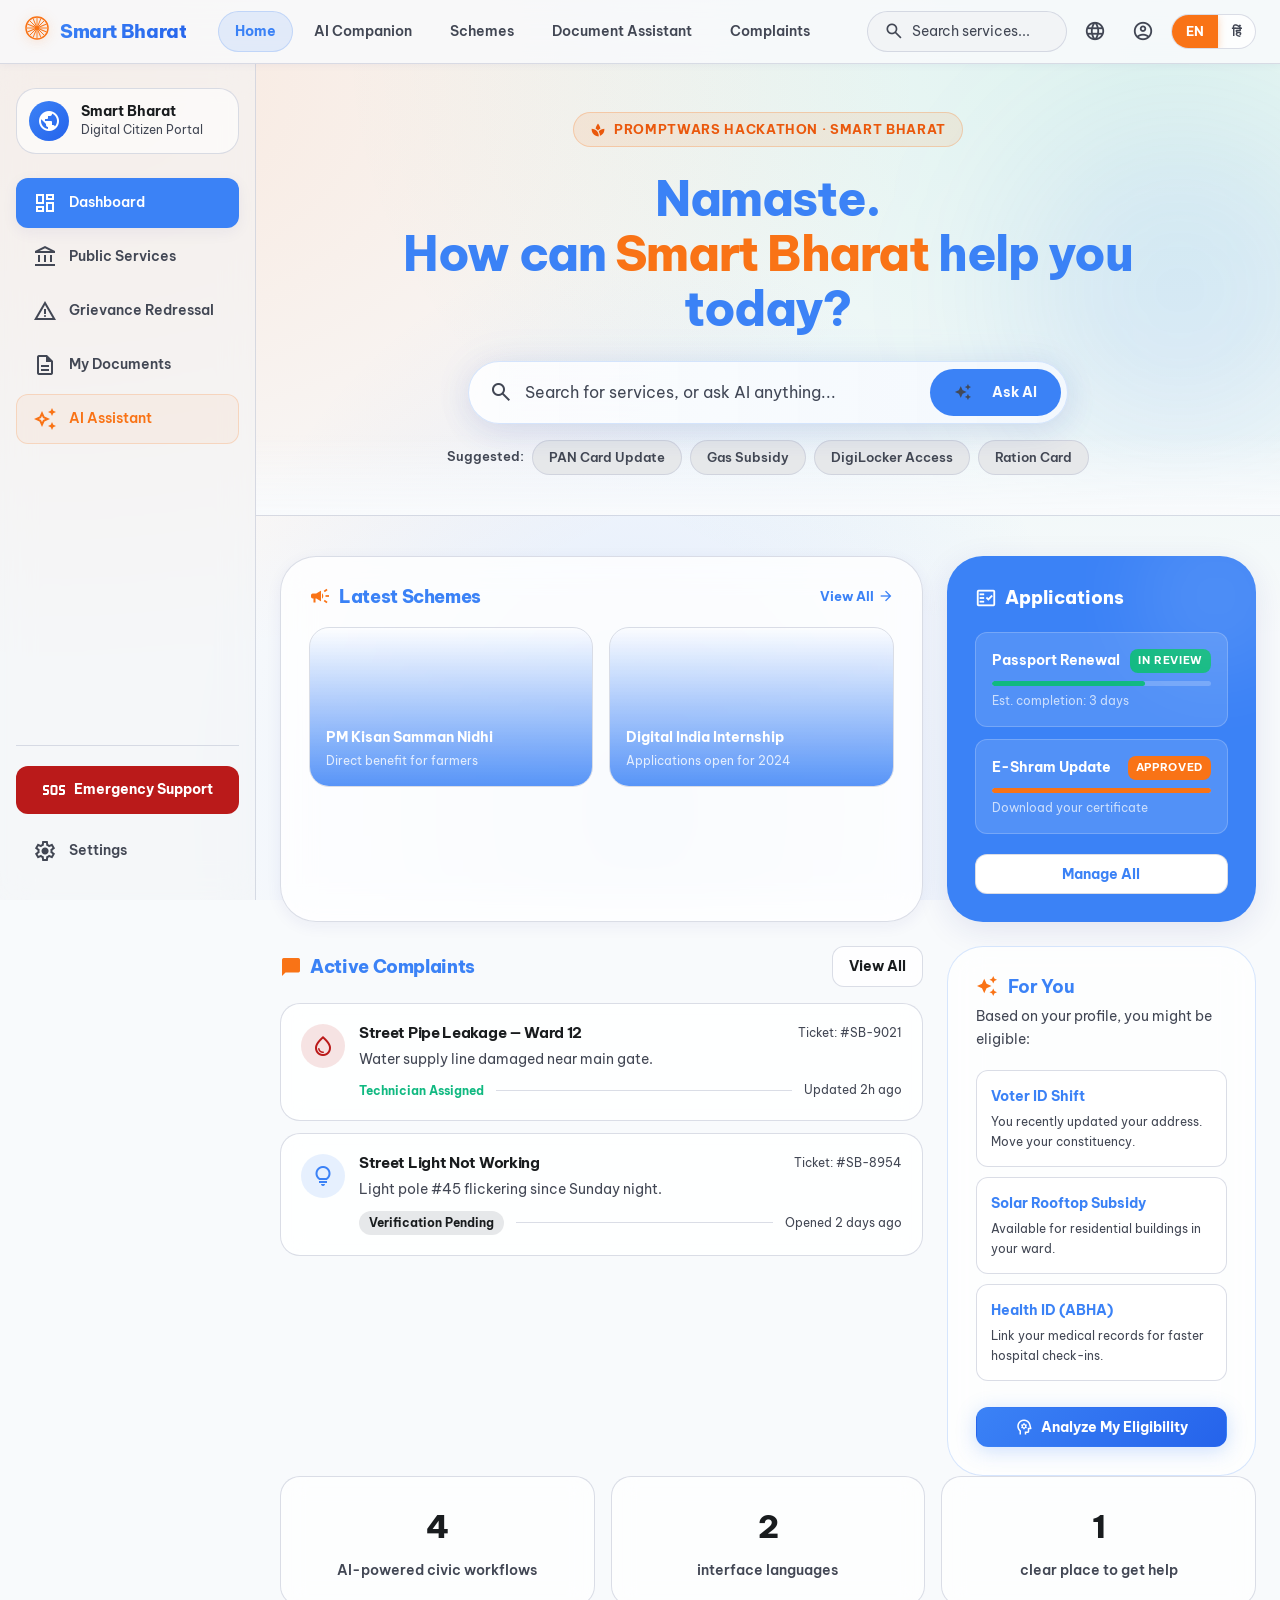
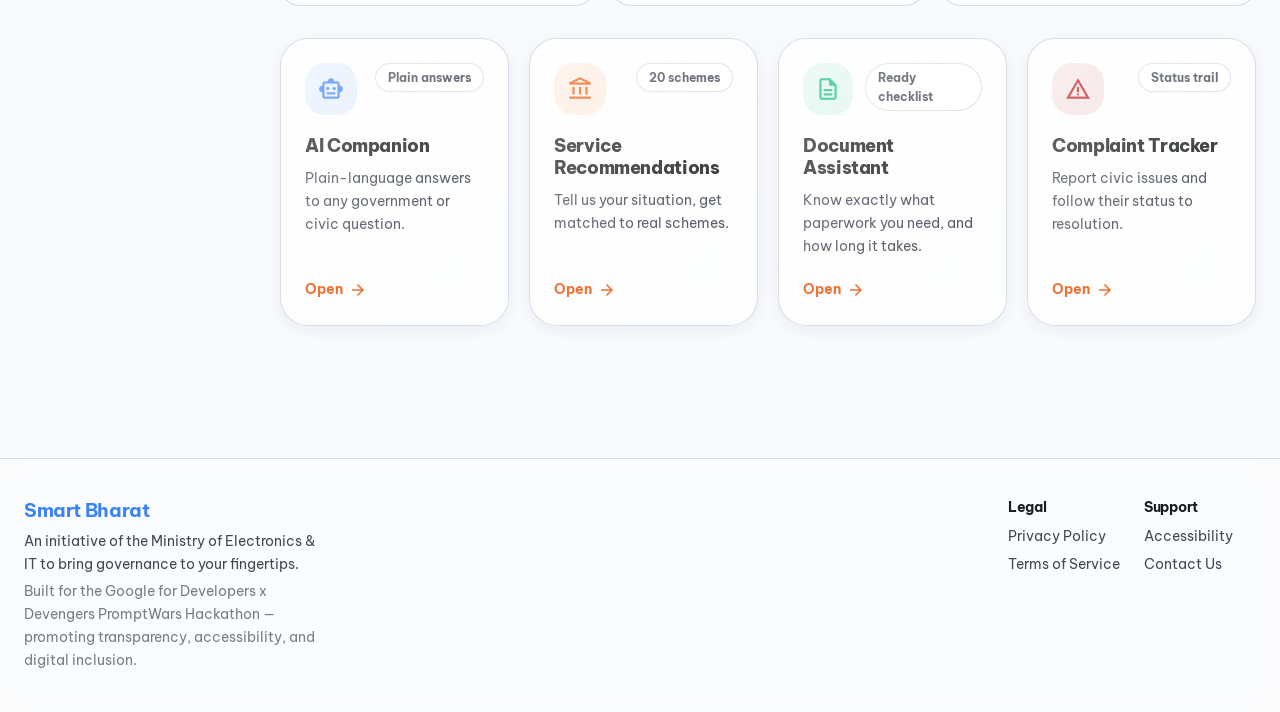
==== index.html @ 47a48b2c "first commit" ====
<!DOCTYPE html>
<html lang="en">
<head>
  <meta charset="UTF-8" />
  <meta name="viewport" content="width=device-width, initial-scale=1.0" />
  <title>Smart Bharat · AI-Powered Civic Companion</title>
  <meta name="description" content="Smart Bharat is your AI-powered civic companion — find government schemes, report issues, and access public services in seconds." />

  <!-- Fonts -->
  <link rel="preconnect" href="https://fonts.googleapis.com" />
  <link rel="preconnect" href="https://fonts.gstatic.com" crossorigin />
  <link href="https://fonts.googleapis.com/css2?family=Be+Vietnam+Pro:wght@400;500;600;700;800&display=swap" rel="stylesheet"/>
  <!-- Material Symbols -->
  <link href="https://fonts.googleapis.com/css2?family=Material+Symbols+Outlined:wght,FILL@100..700,0..1&display=swap" rel="stylesheet"/>

  <link rel="stylesheet" href="./src/styles/main.css" />
</head>
<body>

  <!-- Animated Mesh Background -->
  <div class="mesh-background" aria-hidden="true"></div>

  <!-- Top Navigation -->
  <header id="navbar" class="navbar"></header>

  <!-- App Layout: Sidebar + Main -->
  <div class="app-layout">
    <aside class="sidebar" id="sidebar"></aside>
    <main id="app"></main>
  </div>

  <!-- Mobile Bottom Navigation -->
  <nav class="bottom-nav" id="bottomNav" aria-label="Mobile navigation"></nav>

  <!-- Mobile AI FAB -->
  <button class="ai-fab" id="aiFab" aria-label="Open AI Chat">
    <span class="material-symbols-outlined" style="font-size: 26px; font-variation-settings: 'FILL' 1;">auto_awesome</span>
  </button>

  <!-- Site Footer -->
  <footer class="site-footer">
    <div class="site-footer__inner">
      <div class="site-footer__brand">
        <h3>Smart Bharat</h3>
        <p>An initiative of the Ministry of Electronics &amp; IT to bring governance to your fingertips.</p>
        <p class="site-footer__copyright" id="footerText"></p>
      </div>
      <div class="site-footer__links">
        <div class="site-footer__col">
          <h4>Legal</h4>
          <a href="#">Privacy Policy</a>
          <a href="#">Terms of Service</a>
        </div>
        <div class="site-footer__col">
          <h4>Support</h4>
          <a href="#">Accessibility</a>
          <a href="#">Contact Us</a>
        </div>
      </div>
    </div>
  </footer>

  <script type="module" src="./src/main.js"></script>
  <script type="module">
    import { getTranslations } from "./src/utils/translations.js";
    import { getStoredLanguage } from "./src/utils/storage.js";
    import { DEFAULT_LANGUAGE } from "./src/config/config.js";

    function paintFooter() {
      const t = getTranslations(getStoredLanguage() || DEFAULT_LANGUAGE);
      document.getElementById("footerText").textContent = t.footer.text;
    }
    paintFooter();
    window.addEventListener("storage", paintFooter);
    document.getElementById("navbar").addEventListener("click", () => setTimeout(paintFooter, 0));

    // Sticky header scroll effect
    window.addEventListener("scroll", () => {
      const header = document.querySelector("header");
      if (window.scrollY > 8) {
        header.classList.add("scrolled");
      } else {
        header.classList.remove("scrolled");
      }
    });
  </script>
</body>
</html>
---- src/styles/main.css ----
/* ============================================================
   SMART BHARAT — PREMIUM UI SYSTEM v2
   Implementing all 4 UI design ideas:
   - Heritage mesh-gradient background
   - Glassmorphism cards + sidebar
   - Be Vietnam Pro typography system
   - Tricolor brand (Blue #3b82f6, Saffron #f97316, Green #10b981)
   - Material Symbols icons
   - Bento grid layouts
   - Micro-animations
   ============================================================ */

/* ---------- CSS Custom Properties (Design Tokens) ---------- */
:root {
  /* Brand Colors */
  --primary: #3b82f6;
  --primary-dark: #2563eb;
  --primary-soft: rgba(59, 130, 246, 0.12);
  --primary-glow: rgba(59, 130, 246, 0.25);
  --secondary: #f97316;
  --secondary-dark: #ea580c;
  --secondary-soft: rgba(249, 115, 22, 0.12);
  --secondary-glow: rgba(249, 115, 22, 0.3);
  --tertiary: #10b981;
  --tertiary-dark: #059669;
  --tertiary-soft: rgba(16, 185, 129, 0.12);
  --error: #ba1a1a;
  --error-soft: rgba(186, 26, 26, 0.12);

  /* Surface Colors */
  --surface: #f8fafc;
  --surface-container: #eceef0;
  --surface-container-low: #f2f4f6;
  --surface-container-high: #e6e8ea;
  --surface-container-highest: #e0e3e5;
  --surface-container-lowest: #ffffff;
  --surface-variant: #e0e3e5;
  --surface-dim: #d8dadc;
  --outline: #727785;
  --outline-variant: rgba(194, 198, 214, 0.6);

  /* Text Colors */
  --on-surface: #191c1e;
  --on-surface-variant: #424754;
  --on-primary: #ffffff;
  --on-secondary: #ffffff;
  --on-tertiary: #ffffff;
  --on-error: #ffffff;

  /* Glassmorphism */
  --glass-bg: rgba(255, 255, 255, 0.72);
  --glass-border: rgba(255, 255, 255, 0.6);
  --glass-blur: blur(20px);
  --glass-primary-border: rgba(59, 130, 246, 0.2);

  /* Shadows */
  --shadow-xs: 0 2px 8px rgba(31, 38, 135, 0.04);
  --shadow-sm: 0 4px 16px rgba(31, 38, 135, 0.06);
  --shadow-md: 0 8px 32px rgba(31, 38, 135, 0.1);
  --shadow-lg: 0 16px 48px rgba(31, 38, 135, 0.14);
  --shadow-xl: 0 24px 72px rgba(31, 38, 135, 0.18);

  /* Border Radii */
  --radius-xs: 8px;
  --radius-sm: 12px;
  --radius-md: 20px;
  --radius-lg: 28px;
  --radius-xl: 36px;
  --radius-full: 9999px;

  /* Layout */
  --nav-height: 64px;
  --sidebar-width: 256px;
  --container-max: 1280px;
  --gutter: 24px;
}

/* ---------- Global Reset & Base ---------- */
*, *::before, *::after {
  box-sizing: border-box;
  margin: 0;
  padding: 0;
}

html {
  scroll-behavior: smooth;
  scrollbar-width: thin;
  scrollbar-color: var(--outline-variant) var(--surface);
}

/* Custom Scrollbar for WebKit */
::-webkit-scrollbar {
  width: 8px;
  height: 8px;
}
::-webkit-scrollbar-track {
  background: var(--surface);
}
::-webkit-scrollbar-thumb {
  background: var(--outline-variant);
  border-radius: var(--radius-full);
  border: 2px solid var(--surface);
}
::-webkit-scrollbar-thumb:hover {
  background: var(--outline);
}

body {
  min-height: 100vh;
  font-family: "Be Vietnam Pro", system-ui, sans-serif;
  font-size: 16px;
  line-height: 1.6;
  color: var(--on-surface);
  background-color: var(--surface);
  -webkit-font-smoothing: antialiased;
  overflow-x: hidden;
  /* Minimal custom cursor: Blue circle */
  cursor: url('data:image/svg+xml;utf8,<svg xmlns="http://www.w3.org/2000/svg" width="20" height="20" viewBox="0 0 20 20" fill="%233b82f6" stroke="%23ffffff" stroke-width="1.5"><circle cx="10" cy="10" r="6"/></svg>') 10 10, auto;
}

/* Custom Pointer Cursor for interactive elements: Orange circle */
a, button, [role="button"], label, input, select, textarea {
  cursor: url('data:image/svg+xml;utf8,<svg xmlns="http://www.w3.org/2000/svg" width="20" height="20" viewBox="0 0 20 20" fill="%23f97316" stroke="%23ffffff" stroke-width="1.5"><circle cx="10" cy="10" r="6"/></svg>') 10 10, pointer;
}

h1, h2, h3, h4 {
  font-family: "Be Vietnam Pro", system-ui, sans-serif;
  font-weight: 700;
  line-height: 1.2;
  letter-spacing: -0.02em;
  color: var(--on-surface);
}

p { color: var(--on-surface-variant); }

a {
  color: var(--primary);
  text-decoration: none;
  transition: color 0.2s;
}
a:hover { color: var(--primary-dark); }

button, input, textarea, select { font: inherit; }
button { cursor: pointer; border: none; background: none; }

:focus-visible {
  outline: 2px solid var(--primary);
  outline-offset: 2px;
  border-radius: var(--radius-xs);
}

::selection {
  background: var(--primary-soft);
  color: var(--primary-dark);
}

.material-symbols-outlined {
  font-variation-settings: 'FILL' 0, 'wght' 400, 'GRAD' 0, 'opsz' 24;
  display: inline-block;
  vertical-align: middle;
  line-height: 1;
}

/* ---------- Mesh Background ---------- */
.mesh-background {
  position: fixed;
  inset: 0;
  z-index: -1;
  background-color: var(--surface);
  background-image:
    radial-gradient(at 5% 10%, rgba(249, 115, 22, 0.13) 0px, transparent 50%),
    radial-gradient(at 90% 5%, rgba(16, 185, 129, 0.11) 0px, transparent 50%),
    radial-gradient(at 50% 90%, rgba(59, 130, 246, 0.13) 0px, transparent 50%);
  animation: bgPulse 22s ease-in-out infinite alternate;
}

@keyframes bgPulse {
  0% { transform: scale(1); }
  100% { transform: scale(1.08); }
}

/* ---------- Hero Pattern Dots ---------- */
.hero-pattern {
  background-image:
    radial-gradient(rgba(194, 198, 214, 0.45) 0.5px, transparent 0.5px),
    radial-gradient(rgba(194, 198, 214, 0.45) 0.5px, transparent 0.5px);
  background-size: 20px 20px;
  background-position: 0 0, 10px 10px;
}

/* ---------- Top Navigation Bar ---------- */
.navbar {
  position: sticky;
  top: 0;
  z-index: 100;
  height: var(--nav-height);
  background: rgba(248, 250, 252, 0.85);
  backdrop-filter: blur(24px);
  -webkit-backdrop-filter: blur(24px);
  border-bottom: 1px solid var(--outline-variant);
  box-shadow: var(--shadow-xs);
  transition: box-shadow 0.3s ease;
}

.navbar.scrolled {
  box-shadow: var(--shadow-sm);
}

.navbar__inner {
  display: flex;
  align-items: center;
  justify-content: space-between;
  height: 100%;
  max-width: var(--container-max);
  margin: 0 auto;
  padding: 0 var(--gutter);
  gap: 20px;
}

.navbar__left {
  display: flex;
  align-items: center;
  gap: 32px;
}

.navbar__brand {
  display: flex;
  align-items: center;
  gap: 10px;
  cursor: pointer;
  transition: opacity 0.2s;
  color: var(--on-surface);
  flex-shrink: 0;
}
.navbar__brand:hover { opacity: 0.85; }

.navbar__wheel {
  color: var(--secondary);
  filter: drop-shadow(0 2px 6px var(--secondary-glow));
  transition: transform 0.6s ease;
}
.navbar__brand:hover .navbar__wheel {
  transform: rotate(22.5deg);
}

.navbar__title {
  font-size: 1.2rem;
  font-weight: 800;
  letter-spacing: -0.02em;
  background: linear-gradient(135deg, var(--primary), var(--primary-dark));
  -webkit-background-clip: text;
  -webkit-text-fill-color: transparent;
}

.navbar__links {
  display: none;
  align-items: center;
  gap: 4px;
}
@media (min-width: 768px) {
  .navbar__links { display: flex; }
}

.nav-link {
  position: relative;
  padding: 8px 16px;
  border-radius: var(--radius-full);
  font-size: 0.9rem;
  font-weight: 600;
  color: var(--on-surface-variant);
  transition: all 0.2s ease;
  white-space: nowrap;
  border: 1px solid transparent;
}

.nav-link:hover {
  color: var(--primary);
  background: var(--primary-soft);
}

.nav-link--active {
  color: var(--primary);
  background: var(--primary-soft);
  border-color: rgba(59, 130, 246, 0.2);
  font-weight: 700;
}

.navbar__right {
  display: flex;
  align-items: center;
  gap: 8px;
}

.navbar__search {
  display: none;
  align-items: center;
  gap: 8px;
  padding: 8px 16px;
  background: var(--surface-container-low);
  border: 1px solid var(--outline-variant);
  border-radius: var(--radius-full);
  transition: all 0.2s;
  width: 200px;
}
@media (min-width: 1024px) {
  .navbar__search { display: flex; }
}
.navbar__search:focus-within {
  border-color: var(--primary);
  box-shadow: 0 0 0 3px var(--primary-soft);
}
.navbar__search input {
  flex: 1;
  border: none;
  background: transparent;
  font-size: 0.9rem;
  color: var(--on-surface);
  outline: none;
  width: 100%;
}
.navbar__search input::placeholder { color: var(--on-surface-variant); }

.navbar__icon-btn {
  display: flex;
  align-items: center;
  justify-content: center;
  width: 40px;
  height: 40px;
  border-radius: var(--radius-full);
  color: var(--on-surface-variant);
  transition: all 0.2s;
}
.navbar__icon-btn:hover {
  background: var(--surface-container-high);
  color: var(--primary);
}

.lang-toggle {
  display: flex;
  overflow: hidden;
  border: 1px solid var(--outline-variant);
  border-radius: var(--radius-full);
  background: rgba(255, 255, 255, 0.8);
}
.lang-toggle__btn {
  padding: 6px 14px;
  font-size: 0.82rem;
  font-weight: 700;
  color: var(--on-surface-variant);
  transition: all 0.2s;
}
.lang-toggle__btn--active {
  background: var(--secondary);
  color: var(--on-secondary);
  box-shadow: 0 2px 8px var(--secondary-glow);
}

/* ---------- App Layout (Sidebar + Main) ---------- */
.app-layout {
  display: flex;
  max-width: var(--container-max);
  margin: 0 auto;
}

/* ---------- Sidebar ---------- */
.sidebar {
  display: none;
  flex-direction: column;
  width: var(--sidebar-width);
  flex-shrink: 0;
  position: sticky;
  top: var(--nav-height);
  height: calc(100vh - var(--nav-height));
  background: rgba(242, 244, 246, 0.5);
  backdrop-filter: blur(16px);
  border-right: 1px solid var(--outline-variant);
  padding: 24px 16px;
  overflow-y: auto;
  overflow-x: hidden;
}

@media (min-width: 768px) {
  .sidebar { display: flex; }
}

.sidebar__user {
  display: flex;
  align-items: center;
  gap: 12px;
  padding: 12px;
  border-radius: var(--radius-md);
  background: rgba(255, 255, 255, 0.6);
  border: 1px solid var(--outline-variant);
  margin-bottom: 24px;
}

.sidebar__avatar {
  width: 40px;
  height: 40px;
  border-radius: var(--radius-full);
  background: linear-gradient(135deg, var(--primary), var(--primary-dark));
  color: var(--on-primary);
  display: flex;
  align-items: center;
  justify-content: center;
  flex-shrink: 0;
}

.sidebar__user-name {
  font-size: 0.9rem;
  font-weight: 700;
  color: var(--on-surface);
  line-height: 1.2;
}

.sidebar__user-id {
  font-size: 0.75rem;
  color: var(--on-surface-variant);
}

.sidebar__nav {
  display: flex;
  flex-direction: column;
  gap: 4px;
  flex: 1;
}

.sidebar__link {
  display: flex;
  align-items: center;
  gap: 12px;
  padding: 12px 16px;
  border-radius: var(--radius-sm);
  font-size: 0.9rem;
  font-weight: 600;
  color: var(--on-surface-variant);
  transition: all 0.2s ease;
  cursor: pointer;
  border: 1px solid transparent;
  text-decoration: none;
}

.sidebar__link:hover {
  background: rgba(255, 255, 255, 0.7);
  color: var(--on-surface);
  border-color: var(--outline-variant);
}

.sidebar__link--active {
  background: var(--primary);
  color: var(--on-primary);
  border-color: transparent;
  box-shadow: var(--shadow-sm);
}

.sidebar__link--active:hover {
  background: var(--primary-dark);
  color: var(--on-primary);
}

.sidebar__link--ai {
  color: var(--secondary);
  border-color: rgba(249, 115, 22, 0.2);
  background: rgba(249, 115, 22, 0.05);
}
.sidebar__link--ai:hover {
  background: rgba(249, 115, 22, 0.1);
  color: var(--secondary-dark);
}

.sidebar__footer {
  padding-top: 20px;
  border-top: 1px solid var(--outline-variant);
  margin-top: 8px;
  display: flex;
  flex-direction: column;
  gap: 4px;
}

.sidebar__emergency {
  display: flex;
  align-items: center;
  justify-content: center;
  gap: 8px;
  width: 100%;
  padding: 12px;
  background: var(--error);
  color: var(--on-error);
  border-radius: var(--radius-sm);
  font-weight: 700;
  font-size: 0.9rem;
  transition: all 0.2s;
  margin-bottom: 8px;
}
.sidebar__emergency:hover {
  opacity: 0.92;
  transform: translateY(-1px);
}
.sidebar__emergency:active { transform: translateY(0); }

/* ---------- Main Content ---------- */
#app {
  flex: 1;
  min-width: 0;
  padding: 40px var(--gutter) 100px;
  animation: fadeIn 0.35s ease-out;
}

@keyframes fadeIn {
  from { opacity: 0; transform: translateY(8px); }
  to { opacity: 1; transform: translateY(0); }
}

/* ---------- Mobile Bottom Nav ---------- */
.bottom-nav {
  display: flex;
  position: fixed;
  bottom: 0;
  left: 0;
  right: 0;
  z-index: 50;
  justify-content: space-around;
  align-items: center;
  padding: 10px 16px 18px;
  background: rgba(248, 250, 252, 0.92);
  backdrop-filter: blur(20px);
  -webkit-backdrop-filter: blur(20px);
  border-top: 1px solid var(--outline-variant);
  box-shadow: 0 -4px 20px rgba(0, 0, 0, 0.06);
}

@media (min-width: 768px) {
  .bottom-nav { display: none; }
}

.bottom-nav__item {
  display: flex;
  flex-direction: column;
  align-items: center;
  gap: 3px;
  padding: 6px 12px;
  border-radius: var(--radius-full);
  font-size: 0.7rem;
  font-weight: 600;
  color: var(--on-surface-variant);
  transition: all 0.2s;
  cursor: pointer;
}

.bottom-nav__item:hover { color: var(--primary); }

.bottom-nav__item--active {
  background: var(--primary-soft);
  color: var(--primary);
}

/* ---------- AI FAB (Mobile) ---------- */
.ai-fab {
  position: fixed;
  bottom: 88px;
  right: 20px;
  z-index: 60;
  width: 56px;
  height: 56px;
  border-radius: var(--radius-full);
  background: linear-gradient(135deg, var(--secondary), var(--primary));
  color: #fff;
  display: flex;
  align-items: center;
  justify-content: center;
  box-shadow: var(--shadow-lg);
  transition: all 0.3s cubic-bezier(0.34, 1.56, 0.64, 1);
}
@media (min-width: 768px) { .ai-fab { display: none; } }
.ai-fab:hover {
  transform: scale(1.1) rotate(12deg);
  box-shadow: var(--shadow-xl);
}
.ai-fab:active { transform: scale(0.96); }

/* ---------- Glassmorphism Utility ---------- */
.glass {
  background: var(--glass-bg);
  backdrop-filter: var(--glass-blur);
  -webkit-backdrop-filter: var(--glass-blur);
  border: 1px solid var(--glass-border);
}

.glass-ai {
  background: rgba(255, 255, 255, 0.72);
  backdrop-filter: blur(16px);
  -webkit-backdrop-filter: blur(16px);
  border: 1px solid var(--glass-primary-border);
}

.glass-ai::before {
  content: '';
  position: absolute;
  inset: 0;
  background: linear-gradient(90deg, transparent, rgba(59, 130, 246, 0.04), transparent);
  background-size: 200% 100%;
  animation: aiShimmer 4s linear infinite;
  pointer-events: none;
  border-radius: inherit;
}

@keyframes aiShimmer {
  0% { background-position: -200% 0; }
  100% { background-position: 200% 0; }
}

/* ---------- View Header ---------- */
.view-header {
  margin-top: 56px;
  margin-bottom: 32px;
}

.view-header h1 {
  font-size: clamp(1.75rem, 4vw, 2.5rem);
  color: var(--primary);
  margin-bottom: 8px;
}

.view-header p {
  font-size: 1.05rem;
  color: var(--on-surface-variant);
  max-width: 640px;
}

/* ---------- Site Footer ---------- */
.site-footer {
  border-top: 1px solid var(--outline-variant);
  padding: 40px var(--gutter);
  background: rgba(255, 255, 255, 0.4);
  backdrop-filter: blur(12px);
  margin-top: 32px;
}

.site-footer__inner {
  max-width: var(--container-max);
  margin: 0 auto;
  display: flex;
  flex-direction: column;
  gap: 24px;
}

@media (min-width: 768px) {
  .site-footer__inner {
    flex-direction: row;
    justify-content: space-between;
    align-items: flex-start;
  }
}

.site-footer__brand h3 {
  font-size: 1.2rem;
  color: var(--primary);
  margin-bottom: 8px;
}

.site-footer__brand p {
  font-size: 0.9rem;
  max-width: 300px;
}

.site-footer__links {
  display: grid;
  grid-template-columns: repeat(2, 1fr);
  gap: 24px;
}

.site-footer__col h4 {
  font-size: 0.85rem;
  color: var(--on-surface);
  margin-bottom: 10px;
  font-weight: 700;
}

.site-footer__col a {
  display: block;
  font-size: 0.875rem;
  color: var(--on-surface-variant);
  margin-bottom: 6px;
  transition: color 0.2s;
}
.site-footer__col a:hover { color: var(--primary); }

.site-footer__copyright {
  font-size: 0.8rem;
  color: var(--on-surface-variant);
  opacity: 0.7;
  margin-top: 4px;
}

/* ---------- Buttons ---------- */
.btn {
  display: inline-flex;
  align-items: center;
  justify-content: center;
  gap: 8px;
  min-height: 48px;
  padding: 12px 24px;
  border-radius: var(--radius-sm);
  font-size: 0.95rem;
  font-weight: 700;
  transition: all 0.2s cubic-bezier(0.4, 0, 0.2, 1);
  cursor: pointer;
  border: 1px solid transparent;
  text-decoration: none;
  white-space: nowrap;
}

.btn:hover { transform: translateY(-2px); }
.btn:active { transform: translateY(0) scale(0.98); }
.btn:disabled {
  opacity: 0.6;
  cursor: not-allowed;
  transform: none !important;
}

.btn--primary {
  background: linear-gradient(135deg, var(--primary), var(--primary-dark));
  color: var(--on-primary);
  box-shadow: 0 4px 20px var(--primary-glow);
}
.btn--primary:hover {
  box-shadow: 0 8px 28px var(--primary-glow);
}

.btn--secondary {
  background: linear-gradient(135deg, var(--secondary), var(--secondary-dark));
  color: var(--on-secondary);
  box-shadow: 0 4px 20px var(--secondary-glow);
}

.btn--ghost {
  background: rgba(255, 255, 255, 0.8);
  border-color: var(--outline-variant);
  color: var(--on-surface);
  backdrop-filter: blur(8px);
}
.btn--ghost:hover {
  border-color: var(--primary);
  color: var(--primary);
  background: var(--primary-soft);
}

.btn--small {
  min-height: 38px;
  padding: 8px 16px;
  font-size: 0.875rem;
}

.btn--icon {
  min-height: 40px;
  width: 40px;
  padding: 0;
  border-radius: var(--radius-full);
}

.btn--listening {
  background: var(--error-soft) !important;
  border-color: var(--error) !important;
  color: var(--error) !important;
  animation: pulse 1s infinite;
}

@keyframes pulse {
  0%, 100% { opacity: 1; }
  50% { opacity: 0.7; }
}

/* ---------- Hero Section (Dashboard) ---------- */
.hero {
  position: relative;
  overflow: hidden;
  padding: 48px var(--gutter) 40px;
  margin: -40px calc(-1 * var(--gutter)) 40px;
  border-bottom: 1px solid var(--outline-variant);
}

.hero__inner {
  max-width: 800px;
  margin: 0 auto;
  text-align: center;
  position: relative;
  z-index: 2;
}

.hero__eyebrow {
  display: inline-flex;
  align-items: center;
  gap: 8px;
  padding: 6px 16px;
  background: rgba(249, 115, 22, 0.1);
  border: 1px solid rgba(249, 115, 22, 0.25);
  border-radius: var(--radius-full);
  color: var(--secondary-dark);
  font-size: 0.82rem;
  font-weight: 700;
  letter-spacing: 0.05em;
  text-transform: uppercase;
  margin-bottom: 24px;
}

.hero__title {
  font-size: clamp(2rem, 5vw, 3rem);
  font-weight: 800;
  color: var(--primary);
  margin-bottom: 24px;
  letter-spacing: -0.03em;
  line-height: 1.15;
}

.hero__title span { color: var(--secondary); }

/* Hero Search Bar */
.hero__search-wrapper {
  position: relative;
  max-width: 600px;
  margin: 0 auto;
}

.hero__search-glow {
  position: absolute;
  inset: 0;
  background: var(--primary-soft);
  border-radius: var(--radius-full);
  filter: blur(20px);
  opacity: 0.5;
  transition: opacity 0.3s;
  pointer-events: none;
}

.hero__search-wrapper:focus-within .hero__search-glow {
  opacity: 1;
}

.hero__search-bar {
  position: relative;
  display: flex;
  align-items: center;
  background: rgba(255, 255, 255, 0.85);
  backdrop-filter: blur(16px);
  border: 1px solid rgba(59, 130, 246, 0.2);
  border-radius: var(--radius-full);
  padding: 6px 6px 6px 20px;
  box-shadow: var(--shadow-md);
  transition: all 0.3s;
}

.hero__search-wrapper:focus-within .hero__search-bar {
  transform: scale(1.02);
  box-shadow: var(--shadow-lg);
  border-color: var(--primary);
}

.hero__search-bar .material-symbols-outlined {
  color: var(--on-surface-variant);
  margin-right: 12px;
  flex-shrink: 0;
}

.hero__search-bar input {
  flex: 1;
  border: none;
  background: transparent;
  color: var(--on-surface);
  font-size: 1rem;
  padding: 12px 0;
  outline: none;
}
.hero__search-bar input::placeholder { color: var(--on-surface-variant); }

.hero__search-btn {
  display: flex;
  align-items: center;
  gap: 8px;
  padding: 12px 24px;
  background: var(--primary);
  color: var(--on-primary);
  border-radius: var(--radius-full);
  font-weight: 700;
  font-size: 0.9rem;
  transition: all 0.2s;
  border: none;
  cursor: pointer;
  flex-shrink: 0;
}
.hero__search-btn:hover {
  background: var(--primary-dark);
}

.hero__suggestions {
  display: flex;
  flex-wrap: wrap;
  justify-content: center;
  gap: 8px;
  margin-top: 16px;
}

.hero__suggestion {
  padding: 6px 16px;
  background: var(--surface-container-high);
  border: 1px solid var(--outline-variant);
  border-radius: var(--radius-full);
  font-size: 0.82rem;
  font-weight: 600;
  color: var(--on-surface-variant);
  cursor: pointer;
  transition: all 0.2s;
}

.hero__suggestion:hover {
  background: var(--primary-soft);
  color: var(--primary);
  border-color: rgba(59, 130, 246, 0.3);
}

/* Hero decorative blobs */
.hero__blob-right {
  position: absolute;
  top: 50%;
  right: -60px;
  transform: translateY(-50%);
  width: 320px;
  height: 320px;
  background: var(--primary-soft);
  border-radius: var(--radius-full);
  filter: blur(80px);
  pointer-events: none;
}

.hero__blob-bottom {
  position: absolute;
  bottom: 0;
  left: 0;
  right: 0;
  height: 80px;
  background: linear-gradient(to top, var(--surface), transparent);
  pointer-events: none;
}

/* ---------- Bento Grid ---------- */
.bento-grid {
  display: grid;
  grid-template-columns: 1fr;
  gap: 24px;
}

@media (min-width: 768px) {
  .bento-grid { grid-template-columns: repeat(12, 1fr); }
}

.bento-grid--complaints {
  display: grid;
  grid-template-columns: 1fr;
  gap: 24px;
}
@media (min-width: 1024px) {
  .bento-grid--complaints {
    grid-template-columns: repeat(12, 1fr);
  }
}

.col-span-8 { grid-column: span 8; }
.col-span-7 { grid-column: span 7; }
.col-span-5 { grid-column: span 5; }
.col-span-4 { grid-column: span 4; }
.col-span-full { grid-column: 1 / -1; }

@media (max-width: 767px) {
  .col-span-8, .col-span-7, .col-span-5, .col-span-4, .col-span-full {
    grid-column: span 1;
  }
}

/* ---------- Dashboard Feature Cards ---------- */
.feature-grid {
  display: grid;
  grid-template-columns: repeat(2, 1fr);
  gap: 20px;
  margin-top: 32px;
}

@media (min-width: 1024px) {
  .feature-grid { grid-template-columns: repeat(4, 1fr); }
}

@media (max-width: 640px) {
  .feature-grid { grid-template-columns: 1fr; }
}

.feature-card {
  display: flex;
  flex-direction: column;
  min-height: 260px;
  padding: 24px;
  background: var(--glass-bg);
  backdrop-filter: var(--glass-blur);
  -webkit-backdrop-filter: var(--glass-blur);
  border: 1px solid var(--outline-variant);
  border-radius: var(--radius-lg);
  cursor: pointer;
  transition: all 0.3s cubic-bezier(0.2, 0.8, 0.2, 1);
  position: relative;
  overflow: hidden;
  box-shadow: var(--shadow-sm);
}

.feature-card::before {
  content: '';
  position: absolute;
  inset: 0;
  background: linear-gradient(135deg, rgba(255,255,255,0.4) 0%, rgba(255,255,255,0) 100%);
  pointer-events: none;
}

.feature-card:hover {
  transform: translateY(-6px);
  box-shadow: var(--shadow-lg);
  border-color: var(--primary-glow);
}

.feature-card__top {
  display: flex;
  align-items: flex-start;
  justify-content: space-between;
  gap: 12px;
  margin-bottom: 20px;
}

.feature-card__icon {
  display: grid;
  place-items: center;
  width: 52px;
  height: 52px;
  border-radius: var(--radius-md);
  background: var(--tertiary-soft);
  color: var(--tertiary);
  font-size: 26px;
  transition: transform 0.3s;
}

.feature-card:hover .feature-card__icon {
  transform: scale(1.1) rotate(6deg);
}

.feature-card:nth-child(1) .feature-card__icon { background: var(--primary-soft); color: var(--primary); }
.feature-card:nth-child(2) .feature-card__icon { background: var(--secondary-soft); color: var(--secondary-dark); }
.feature-card:nth-child(3) .feature-card__icon { background: var(--tertiary-soft); color: var(--tertiary); }
.feature-card:nth-child(4) .feature-card__icon { background: var(--error-soft); color: var(--error); }

.feature-card__metric {
  padding: 4px 12px;
  border: 1px solid var(--outline-variant);
  border-radius: var(--radius-full);
  background: rgba(255,255,255,0.8);
  font-size: 0.75rem;
  font-weight: 700;
  color: var(--on-surface-variant);
}

.feature-card__title {
  font-size: 1.15rem;
  font-weight: 800;
  color: var(--on-surface);
  margin-bottom: 10px;
}

.feature-card__desc {
  font-size: 0.9rem;
  color: var(--on-surface-variant);
  flex: 1;
}

.feature-card__cta {
  display: flex;
  align-items: center;
  gap: 6px;
  margin-top: 20px;
  font-size: 0.875rem;
  font-weight: 700;
  color: var(--secondary-dark);
  transition: gap 0.2s;
}
.feature-card:hover .feature-card__cta { gap: 10px; }

/* ---------- Dashboard Stats/Schemes Cards ---------- */
.dash-schemes-card {
  background: rgba(255, 255, 255, 0.8);
  backdrop-filter: blur(16px);
  border: 1px solid var(--outline-variant);
  border-radius: var(--radius-xl);
  padding: 28px;
  box-shadow: var(--shadow-sm);
  transition: box-shadow 0.3s;
}
.dash-schemes-card:hover { box-shadow: var(--shadow-md); }

.dash-schemes-card__header {
  display: flex;
  align-items: center;
  justify-content: space-between;
  margin-bottom: 20px;
}

.dash-schemes-card__title {
  display: flex;
  align-items: center;
  gap: 8px;
  font-size: 1.1rem;
  font-weight: 800;
  color: var(--primary);
}

.dash-schemes-card__viewall {
  display: flex;
  align-items: center;
  gap: 4px;
  font-size: 0.82rem;
  font-weight: 700;
  color: var(--primary);
}

.dash-schemes-grid {
  display: grid;
  grid-template-columns: repeat(2, 1fr);
  gap: 16px;
}

@media (max-width: 640px) {
  .dash-schemes-grid { grid-template-columns: 1fr; }
}

.dash-scheme-img-card {
  position: relative;
  overflow: hidden;
  border-radius: var(--radius-md);
  border: 1px solid var(--outline-variant);
  aspect-ratio: 16/9;
  cursor: pointer;
}

.dash-scheme-img-card__bg {
  position: absolute;
  inset: 0;
  background-size: cover;
  background-position: center;
  transition: transform 0.5s ease;
}
.dash-scheme-img-card:hover .dash-scheme-img-card__bg {
  transform: scale(1.06);
}

.dash-scheme-img-card__overlay {
  position: absolute;
  inset: 0;
  background: linear-gradient(to top, rgba(59, 130, 246, 0.85), transparent);
}

.dash-scheme-img-card__info {
  position: absolute;
  bottom: 0;
  left: 0;
  right: 0;
  padding: 16px;
}
.dash-scheme-img-card__info p:first-child {
  color: #fff;
  font-weight: 700;
  font-size: 0.9rem;
  margin-bottom: 2px;
}
.dash-scheme-img-card__info p:last-child {
  color: rgba(255,255,255,0.8);
  font-size: 0.75rem;
}

/* Applications Status Card */
.dash-applications-card {
  background: var(--primary);
  color: var(--on-primary);
  border-radius: var(--radius-xl);
  padding: 28px;
  position: relative;
  overflow: hidden;
  box-shadow: var(--shadow-md);
}

.dash-applications-card::before {
  content: '';
  position: absolute;
  top: -40px;
  right: -40px;
  width: 160px;
  height: 160px;
  background: rgba(255,255,255,0.1);
  border-radius: var(--radius-full);
  filter: blur(40px);
  pointer-events: none;
}

.dash-applications-card__title {
  display: flex;
  align-items: center;
  gap: 8px;
  font-size: 1.1rem;
  font-weight: 800;
  color: var(--on-primary);
  margin-bottom: 20px;
}

.app-status-item {
  background: rgba(255,255,255,0.12);
  border: 1px solid rgba(255,255,255,0.2);
  border-radius: var(--radius-sm);
  padding: 16px;
  margin-bottom: 12px;
  cursor: pointer;
  transition: all 0.2s;
}

.app-status-item:hover {
  background: rgba(255,255,255,0.2);
  border-color: rgba(255,255,255,0.4);
  transform: translateY(-2px);
}

.app-status-item__header {
  display: flex;
  justify-content: space-between;
  align-items: flex-start;
  margin-bottom: 8px;
}

.app-status-item__name {
  font-weight: 700;
  color: var(--on-primary);
  font-size: 0.9rem;
}

.app-status-badge {
  padding: 3px 8px;
  border-radius: var(--radius-xs);
  font-size: 0.68rem;
  font-weight: 700;
  text-transform: uppercase;
  letter-spacing: 0.06em;
}
.app-status-badge--review { background: var(--tertiary); color: var(--on-tertiary); }
.app-status-badge--approved { background: var(--secondary); color: var(--on-secondary); }

.app-status-item__progress {
  width: 100%;
  height: 5px;
  background: rgba(255,255,255,0.2);
  border-radius: var(--radius-full);
  overflow: hidden;
  margin-bottom: 6px;
}
.app-status-item__progress-fill {
  height: 100%;
  border-radius: var(--radius-full);
}
.app-status-item__progress-fill--review { background: var(--tertiary); }
.app-status-item__progress-fill--approved { background: var(--secondary); }

.app-status-item__note {
  font-size: 0.72rem;
  color: rgba(255,255,255,0.7);
}

.dash-applications-card .btn {
  width: 100%;
  margin-top: 16px;
  background: rgba(255,255,255,1);
  color: var(--primary);
}
.dash-applications-card .btn:hover { background: rgba(255,255,255,0.92); }

/* ---------- AI Recommendations Panel ---------- */
.ai-recommendations {
  position: relative;
  overflow: hidden;
  background: rgba(255, 255, 255, 0.72);
  backdrop-filter: blur(16px);
  border: 1px solid var(--glass-primary-border);
  border-radius: var(--radius-xl);
  padding: 28px;
}

.ai-recommendations__header {
  display: flex;
  align-items: center;
  gap: 10px;
  margin-bottom: 8px;
}

.ai-recommendations__header h3 {
  color: var(--primary);
  font-size: 1.1rem;
}

.ai-recommendations__subtitle {
  font-size: 0.875rem;
  color: var(--on-surface-variant);
  margin-bottom: 20px;
}

.ai-rec-item {
  padding: 14px;
  background: rgba(255,255,255,0.6);
  border: 1px solid var(--outline-variant);
  border-radius: var(--radius-sm);
  margin-bottom: 10px;
  cursor: pointer;
  transition: all 0.2s;
}
.ai-rec-item:hover {
  border-color: var(--primary);
  background: var(--primary-soft);
}
.ai-rec-item__title {
  font-weight: 700;
  color: var(--primary);
  font-size: 0.9rem;
  margin-bottom: 4px;
}
.ai-rec-item__desc {
  font-size: 0.78rem;
  color: var(--on-surface-variant);
}

/* Impact Band */
.impact-band {
  display: grid;
  grid-template-columns: repeat(3, 1fr);
  gap: 16px;
  margin-bottom: 32px;
}

@media (max-width: 640px) {
  .impact-band { grid-template-columns: 1fr; }
}

.impact-band__item {
  background: rgba(255,255,255,0.7);
  backdrop-filter: blur(12px);
  border: 1px solid var(--outline-variant);
  border-radius: var(--radius-md);
  padding: 24px;
  text-align: center;
  transition: all 0.2s;
}

.impact-band__item:hover {
  transform: translateY(-3px);
  box-shadow: var(--shadow-md);
  border-color: rgba(255,255,255,0.9);
}

.impact-band__value {
  font-size: 2rem;
  font-weight: 800;
  display: block;
  color: var(--on-surface);
  letter-spacing: -0.03em;
}

.impact-band__label {
  display: block;
  margin-top: 6px;
  font-size: 0.875rem;
  color: var(--on-surface-variant);
  font-weight: 600;
}

/* ---------- Panel (Generic Card) ---------- */
.panel {
  background: rgba(255, 255, 255, 0.8);
  backdrop-filter: blur(16px);
  -webkit-backdrop-filter: blur(16px);
  border: 1px solid var(--outline-variant);
  border-radius: var(--radius-lg);
  padding: clamp(20px, 3vw, 32px);
  box-shadow: var(--shadow-sm);
  margin-bottom: 20px;
}

.panel__title {
  display: flex;
  align-items: center;
  gap: 8px;
  font-size: 1.05rem;
  font-weight: 800;
  color: var(--on-surface);
  margin-bottom: 20px;
}

/* ---------- Form Elements ---------- */
.field-label {
  display: block;
  font-size: 0.875rem;
  font-weight: 700;
  color: var(--on-surface-variant);
  margin-bottom: 8px;
}

.field-row {
  display: grid;
  grid-template-columns: repeat(auto-fit, minmax(200px, 1fr));
  gap: 16px;
  margin-bottom: 16px;
}

.text-input {
  width: 100%;
  padding: 14px 16px;
  background: var(--surface-container-low);
  border: 1px solid var(--outline-variant);
  border-radius: var(--radius-sm);
  color: var(--on-surface);
  font-size: 0.95rem;
  transition: all 0.2s;
  outline: none;
  margin-bottom: 16px;
}

.text-input:focus {
  border-color: var(--primary);
  background: #fff;
  box-shadow: 0 0 0 3px var(--primary-soft);
}

.text-area {
  min-height: 120px;
  resize: vertical;
}

select.text-input {
  cursor: pointer;
  appearance: none;
  background-image: url("data:image/svg+xml;charset=US-ASCII,%3Csvg%20xmlns%3D%22http%3A%2F%2Fwww.w3.org%2F2000%2Fsvg%22%20width%3D%22292.4%22%20height%3D%22292.4%22%3E%3Cpath%20fill%3D%22%23424754%22%20d%3D%22M287%2069.4a17.6%2017.6%200%200%200-13-5.4H18.4c-5%200-9.3%201.8-12.9%205.4A17.6%2017.6%200%200%200%200%2082.2c0%205%201.8%209.3%205.4%2012.9l128%20127.9c3.6%203.6%207.8%205.4%2012.8%205.4s9.2-1.8%2012.8-5.4L287%2095c3.5-3.5%205.4-7.8%205.4-12.8%200-5-1.9-9.2-5.5-12.8z%22%2F%3E%3C%2Fsvg%3E");
  background-repeat: no-repeat;
  background-position: right 14px center;
  background-size: 11px;
  padding-right: 38px;
}

/* ---------- Badges & Chips ---------- */
.badge {
  display: inline-flex;
  align-items: center;
  padding: 4px 12px;
  border: 1px solid var(--outline-variant);
  border-radius: var(--radius-full);
  background: #fff;
  font-size: 0.75rem;
  font-weight: 700;
  color: var(--on-surface-variant);
}

.chip {
  display: inline-flex;
  align-items: center;
  padding: 8px 16px;
  min-height: 36px;
  border: 1px solid var(--outline-variant);
  border-radius: var(--radius-full);
  background: rgba(255, 255, 255, 0.8);
  backdrop-filter: blur(8px);
  color: var(--on-surface);
  font-size: 0.875rem;
  font-weight: 600;
  cursor: pointer;
  transition: all 0.2s;
  white-space: nowrap;
}

.chip:hover {
  border-color: var(--primary);
  background: var(--primary-soft);
  color: var(--primary);
  transform: translateY(-2px);
}

.chip-row {
  display: flex;
  flex-wrap: wrap;
  gap: 8px;
}

/* ---------- Status Badge ---------- */
.status-badge {
  display: inline-flex;
  align-items: center;
  padding: 3px 10px;
  border-radius: var(--radius-xs);
  font-size: 0.72rem;
  font-weight: 700;
  text-transform: uppercase;
  letter-spacing: 0.06em;
}
.status-badge--submitted { background: var(--primary-soft); color: var(--primary-dark); }
.status-badge--in-review { background: rgba(249,115,22,0.12); color: var(--secondary-dark); }
.status-badge--resolved { background: var(--tertiary-soft); color: var(--tertiary-dark); }

/* ---------- Chat Component ---------- */
.chat-card {
  display: flex;
  flex-direction: column;
  height: calc(100vh - var(--nav-height) - 120px);
  min-height: 500px;
  border: 1px solid var(--outline-variant);
  border-radius: var(--radius-xl);
  overflow: hidden;
  background: rgba(255, 255, 255, 0.75);
  backdrop-filter: blur(20px);
  box-shadow: var(--shadow-md);
}

.chat-card__header {
  display: flex;
  align-items: center;
  justify-content: space-between;
  padding: 20px 24px;
  border-bottom: 1px solid var(--outline-variant);
  background: rgba(255,255,255,0.8);
  backdrop-filter: blur(12px);
}

.chat-card__ai-info {
  display: flex;
  align-items: center;
  gap: 12px;
}

.chat-card__ai-avatar {
  width: 42px;
  height: 42px;
  border-radius: var(--radius-full);
  background: linear-gradient(135deg, var(--primary), var(--primary-dark));
  color: var(--on-primary);
  display: flex;
  align-items: center;
  justify-content: center;
}

.chat-card__ai-name {
  font-size: 1rem;
  font-weight: 800;
  color: var(--primary);
  line-height: 1.2;
}

.chat-card__ai-status {
  display: flex;
  align-items: center;
  gap: 6px;
  font-size: 0.75rem;
  color: var(--on-surface-variant);
}

.chat-card__ai-dot {
  width: 8px;
  height: 8px;
  border-radius: var(--radius-full);
  background: var(--tertiary);
  animation: pulse 2s infinite;
}

.chat-card__lang-select {
  background: rgba(236, 238, 240, 0.6);
  border: none;
  border-radius: var(--radius-full);
  padding: 6px 14px;
  font-size: 0.8rem;
  font-weight: 700;
  color: var(--primary);
  cursor: pointer;
  outline: none;
}

.chat-card__messages {
  flex: 1;
  overflow-y: auto;
  padding: 24px;
  display: flex;
  flex-direction: column;
  gap: 20px;
  scroll-behavior: smooth;
}

.chat-card__messages::-webkit-scrollbar { width: 4px; }
.chat-card__messages::-webkit-scrollbar-track { background: transparent; }
.chat-card__messages::-webkit-scrollbar-thumb { background: var(--outline-variant); border-radius: 4px; }

.chat-card__empty {
  margin: auto;
  text-align: center;
  color: var(--on-surface-variant);
  font-size: 0.95rem;
}

.chat-card__starters {
  padding: 0 24px 16px;
  display: flex;
  flex-wrap: wrap;
  gap: 8px;
  overflow-x: auto;
}
.chat-card__starters::-webkit-scrollbar { display: none; }

.chat-card__composer {
  display: flex;
  align-items: center;
  gap: 8px;
  padding: 16px 20px;
  border-top: 1px solid var(--outline-variant);
  background: rgba(255,255,255,0.9);
}

.chat-card__composer .text-input {
  margin: 0;
  flex: 1;
  border-radius: var(--radius-full);
  padding: 12px 20px;
  background: var(--surface-container-low);
}

/* Chat Bubbles */
.chat-bubble {
  display: flex;
  flex-direction: column;
  max-width: 82%;
  animation: bubbleIn 0.3s ease-out;
}

@keyframes bubbleIn {
  from { opacity: 0; transform: translateY(8px); }
  to { opacity: 1; transform: translateY(0); }
}

.chat-bubble--user { align-self: flex-end; align-items: flex-end; }
.chat-bubble--assistant { align-self: flex-start; align-items: flex-start; max-width: 88%; }

.chat-bubble__content {
  padding: 14px 18px;
  border-radius: var(--radius-md);
}

.chat-bubble--user .chat-bubble__content {
  background: var(--primary);
  color: var(--on-primary);
  border-bottom-right-radius: var(--radius-xs);
  box-shadow: 0 4px 16px var(--primary-glow);
}

.chat-bubble--assistant .chat-bubble__content {
  background: rgba(255, 255, 255, 0.85);
  backdrop-filter: blur(12px);
  border: 1px solid var(--glass-primary-border);
  color: var(--on-surface);
  border-top-left-radius: var(--radius-xs);
}

.chat-bubble__sender {
  display: flex;
  align-items: center;
  gap: 6px;
  font-size: 0.72rem;
  font-weight: 700;
  text-transform: uppercase;
  letter-spacing: 0.05em;
  color: var(--primary);
  margin-bottom: 8px;
}

.chat-bubble__content p { margin-bottom: 6px; font-size: 0.9rem; }
.chat-bubble__content p:last-child { margin-bottom: 0; }

.chat-bubble--user .chat-bubble__content p { color: var(--on-primary); }
.chat-bubble--assistant .chat-bubble__content p { color: var(--on-surface); }

.chat-bubble__time {
  font-size: 0.68rem;
  color: var(--on-surface-variant);
  padding: 0 4px;
  margin-top: 4px;
}

.chat-bubble--loading .chat-bubble__content {
  display: flex;
  align-items: center;
  gap: 10px;
}

.fallback-label {
  display: inline-block;
  margin-bottom: 6px;
  font-size: 0.72rem;
  font-weight: 700;
  color: var(--secondary-dark);
  background: var(--secondary-soft);
  padding: 2px 8px;
  border-radius: var(--radius-xs);
}

/* Context Panel (Chat right sidebar) */
.chat-context-panel {
  display: none;
  flex-direction: column;
  width: 280px;
  flex-shrink: 0;
  border-left: 1px solid var(--outline-variant);
  padding: 24px;
  gap: 20px;
  background: rgba(255,255,255,0.5);
  backdrop-filter: blur(12px);
  overflow-y: auto;
}

@media (min-width: 1280px) {
  .chat-context-panel { display: flex; }
}

.chat-context-panel__title {
  font-size: 1rem;
  font-weight: 800;
  color: var(--primary);
  margin-bottom: 0;
}

.doc-scanner {
  padding: 20px;
  background: var(--tertiary);
  color: var(--on-tertiary);
  border-radius: var(--radius-md);
  position: relative;
  overflow: hidden;
}

.doc-scanner__title {
  display: flex;
  align-items: center;
  gap: 8px;
  font-weight: 700;
  margin-bottom: 8px;
  color: var(--on-tertiary);
  font-size: 0.9rem;
}

.doc-scanner__drop {
  height: 100px;
  border: 2px dashed rgba(255,255,255,0.4);
  border-radius: var(--radius-sm);
  display: flex;
  flex-direction: column;
  align-items: center;
  justify-content: center;
  gap: 6px;
  cursor: pointer;
  transition: all 0.2s;
}

.doc-scanner__drop:hover { background: rgba(255,255,255,0.1); }
.doc-scanner__drop span.material-symbols-outlined { font-size: 28px; }
.doc-scanner__drop .label { font-size: 0.72rem; font-weight: 700; text-transform: uppercase; }

.trending-services { display: flex; flex-direction: column; gap: 8px; }
.trending-services__title {
  font-size: 0.72rem;
  font-weight: 700;
  text-transform: uppercase;
  letter-spacing: 0.08em;
  color: var(--on-surface-variant);
  margin-bottom: 4px;
}

.trending-item {
  display: flex;
  align-items: center;
  justify-content: space-between;
  padding: 10px 12px;
  background: rgba(236,238,240,0.5);
  border: 1px solid transparent;
  border-radius: var(--radius-sm);
  cursor: pointer;
  transition: all 0.2s;
}
.trending-item:hover {
  background: var(--primary-soft);
  border-color: rgba(59,130,246,0.2);
}
.trending-item__info { display: flex; align-items: center; gap: 10px; }
.trending-item__name { font-size: 0.85rem; font-weight: 600; }
.trending-item .material-symbols-outlined { font-size: 18px; color: var(--primary); }
.trending-item .arrow { font-size: 16px; opacity: 0; transition: opacity 0.2s; }
.trending-item:hover .arrow { opacity: 1; }

.context-alert {
  padding: 14px;
  background: var(--secondary-soft);
  border: 1px solid rgba(249,115,22,0.25);
  border-radius: var(--radius-sm);
  color: var(--secondary-dark);
}
.context-alert__header {
  display: flex;
  align-items: center;
  gap: 8px;
  font-size: 0.72rem;
  font-weight: 700;
  text-transform: uppercase;
  margin-bottom: 6px;
}
.context-alert p { font-size: 0.82rem; color: var(--secondary-dark); font-weight: 500; }

/* Chat Layout with context */
.chat-layout {
  display: flex;
  gap: 24px;
  margin-bottom: 0;
}

.chat-layout .chat-card { flex: 1; }

/* ---------- Complaints View ---------- */
.complaints-ai-summary {
  position: relative;
  overflow: hidden;
  background: rgba(255,255,255,0.72);
  backdrop-filter: blur(16px);
  border: 1px solid var(--glass-primary-border);
  border-radius: var(--radius-xl);
  padding: 24px;
  box-shadow: var(--shadow-sm);
}

.complaints-ai-summary__header {
  display: flex;
  align-items: flex-start;
  justify-content: space-between;
  margin-bottom: 20px;
}

.complaints-ai-summary__info { display: flex; align-items: flex-start; gap: 14px; }

.complaints-ai-summary__icon {
  width: 48px;
  height: 48px;
  border-radius: var(--radius-md);
  background: var(--secondary);
  color: var(--on-secondary);
  display: flex;
  align-items: center;
  justify-content: center;
  flex-shrink: 0;
  box-shadow: 0 4px 12px var(--secondary-glow);
}

.complaints-ai-summary__label {
  font-size: 0.72rem;
  font-weight: 700;
  text-transform: uppercase;
  letter-spacing: 0.06em;
  color: var(--secondary-dark);
  background: var(--secondary-soft);
  padding: 3px 10px;
  border-radius: var(--radius-full);
}

.complaints-ai-summary__stats {
  display: grid;
  grid-template-columns: repeat(3, 1fr);
  gap: 12px;
}

.complaint-stat {
  background: rgba(255,255,255,0.7);
  border: 1px solid rgba(194,198,214,0.4);
  border-radius: var(--radius-md);
  padding: 14px;
}

.complaint-stat__label {
  font-size: 0.7rem;
  font-weight: 700;
  text-transform: uppercase;
  letter-spacing: 0.06em;
  color: var(--outline);
  margin-bottom: 4px;
}

.complaint-stat__value {
  font-size: 1rem;
  font-weight: 800;
  color: var(--on-surface);
  margin-bottom: 6px;
}

.complaint-stat__bar {
  height: 5px;
  width: 100%;
  background: rgba(194,198,214,0.4);
  border-radius: var(--radius-full);
  overflow: hidden;
}

.complaint-stat__bar-fill {
  height: 100%;
  border-radius: var(--radius-full);
}

.complaint-stat__note { font-size: 0.72rem; color: var(--on-surface-variant); margin-top: 4px; }

/* Complaint Form Panel */
.complaint-form-panel {
  background: #fff;
  border: 1px solid var(--outline-variant);
  border-radius: var(--radius-xl);
  padding: 28px;
  box-shadow: var(--shadow-sm);
}

.complaint-form-panel__header {
  display: flex;
  align-items: center;
  justify-content: space-between;
  margin-bottom: 24px;
}

.complaint-step-indicator {
  display: flex;
  gap: 6px;
}

.complaint-step {
  height: 5px;
  width: 28px;
  border-radius: var(--radius-full);
  background: var(--surface-container-high);
}
.complaint-step--active { background: var(--primary); }

.ai-categorization-hint {
  display: flex;
  align-items: center;
  gap: 8px;
  padding: 8px 12px;
  background: var(--primary-soft);
  border-radius: var(--radius-sm);
  font-size: 0.82rem;
  color: var(--primary-dark);
  margin-top: -10px;
  margin-bottom: 16px;
}

.location-btns { display: flex; flex-direction: column; gap: 8px; }

.location-btn {
  display: flex;
  align-items: center;
  gap: 10px;
  padding: 12px 16px;
  border: 1px solid var(--outline-variant);
  border-radius: var(--radius-sm);
  background: var(--surface-container-low);
  font-weight: 600;
  font-size: 0.875rem;
  color: var(--on-surface);
  transition: all 0.2s;
}
.location-btn:hover {
  border-color: var(--primary);
  background: var(--primary-soft);
  color: var(--primary);
}
.location-btn .material-symbols-outlined { color: var(--primary); }

/* Map Widget */
.map-widget {
  position: relative;
  overflow: hidden;
  height: 220px;
  border-radius: var(--radius-xl);
  border: 1px solid var(--outline-variant);
  background: var(--surface-container-low);
}

.map-widget__img {
  position: absolute;
  inset: 0;
  background-size: cover;
  background-position: center;
  opacity: 0.75;
}

.map-widget__controls {
  position: absolute;
  top: 12px;
  right: 12px;
  display: flex;
  flex-direction: column;
  gap: 4px;
}

.map-widget__control-btn {
  width: 36px;
  height: 36px;
  background: #fff;
  border: 1px solid var(--outline-variant);
  border-radius: var(--radius-xs);
  display: flex;
  align-items: center;
  justify-content: center;
  box-shadow: var(--shadow-xs);
  cursor: pointer;
  transition: background 0.2s;
}
.map-widget__control-btn:hover { background: var(--surface-container); }

.map-widget__badge {
  position: absolute;
  bottom: 12px;
  left: 50%;
  transform: translateX(-50%);
  display: flex;
  align-items: center;
  gap: 8px;
  padding: 6px 16px;
  background: #fff;
  border: 1px solid var(--outline-variant);
  border-radius: var(--radius-full);
  box-shadow: var(--shadow-sm);
  font-size: 0.8rem;
  font-weight: 700;
  white-space: nowrap;
}

.map-widget__pulse {
  width: 10px;
  height: 10px;
  border-radius: var(--radius-full);
  background: var(--secondary);
  animation: pulse 1.5s infinite;
}

.map-widget__marker {
  position: absolute;
  top: 50%;
  left: 50%;
  transform: translate(-50%, -50%);
  font-size: 40px;
  color: var(--primary);
  font-variation-settings: 'FILL' 1;
  filter: drop-shadow(0 4px 8px var(--primary-glow));
}

/* Complaint Tracker / Timeline */
.complaint-tracker { display: flex; flex-direction: column; gap: 0; }

.complaint-card {
  background: rgba(255, 255, 255, 0.85);
  backdrop-filter: blur(12px);
  border: 1px solid var(--outline-variant);
  border-radius: var(--radius-md);
  padding: 20px;
  transition: all 0.2s;
  margin-bottom: 12px;
}

.complaint-card:hover {
  box-shadow: var(--shadow-sm);
  border-color: rgba(59,130,246,0.2);
}

.complaint-card__top {
  display: flex;
  align-items: center;
  gap: 10px;
  justify-content: space-between;
  margin-bottom: 10px;
}

.complaint-card__icon {
  width: 44px;
  height: 44px;
  border-radius: var(--radius-full);
  display: flex;
  align-items: center;
  justify-content: center;
  flex-shrink: 0;
}

.complaint-card__summary {
  font-size: 0.95rem;
  font-weight: 600;
  color: var(--on-surface);
  margin-bottom: 6px;
}

.complaint-card__meta {
  font-size: 0.78rem;
  color: var(--on-surface-variant);
  margin-bottom: 12px;
}

.complaint-card__footer {
  display: flex;
  align-items: center;
  gap: 12px;
  flex-wrap: wrap;
}

/* Timeline */
.timeline { display: flex; flex-direction: column; gap: 24px; }

.timeline__item {
  display: flex;
  gap: 16px;
  position: relative;
}

.timeline__item:not(:last-child)::before {
  content: '';
  position: absolute;
  left: 10px;
  top: 28px;
  bottom: -24px;
  width: 1px;
  background: var(--outline-variant);
}

.timeline__dot {
  width: 22px;
  height: 22px;
  border-radius: var(--radius-full);
  flex-shrink: 0;
  margin-top: 2px;
  display: flex;
  align-items: center;
  justify-content: center;
  position: relative;
  z-index: 1;
}

.timeline__dot--done {
  background: var(--tertiary);
  box-shadow: 0 0 0 4px rgba(16,185,129,0.12);
}

.timeline__dot--pending {
  background: var(--surface-container-highest);
  border: 2px solid var(--outline-variant);
}

.timeline__dot .material-symbols-outlined { font-size: 12px; color: #fff; font-variation-settings: 'wght' 700; }

.timeline__content { flex: 1; }

.timeline__header {
  display: flex;
  justify-content: space-between;
  align-items: flex-start;
  margin-bottom: 4px;
}

.timeline__title {
  font-size: 0.9rem;
  font-weight: 700;
  color: var(--on-surface);
}

.timeline__time {
  font-size: 0.68rem;
  font-weight: 700;
  text-transform: uppercase;
  color: var(--outline);
}

.timeline__desc {
  font-size: 0.8rem;
  color: var(--on-surface-variant);
  margin-bottom: 6px;
}

/* ---------- Schemes View ---------- */
.schemes-hero {
  height: 220px;
  background: linear-gradient(135deg, #1e293b, var(--primary-dark));
  border-radius: var(--radius-xl);
  overflow: hidden;
  position: relative;
  margin-bottom: 28px;
}

.schemes-hero__content {
  position: absolute;
  inset: 0;
  padding: 36px;
  display: flex;
  flex-direction: column;
  justify-content: center;
}

.schemes-hero h2 {
  font-size: clamp(1.5rem, 3vw, 2.2rem);
  color: var(--on-primary);
  margin-bottom: 10px;
}

.schemes-hero p { color: rgba(255,255,255,0.85); max-width: 480px; font-size: 0.95rem; }

.schemes-hero__overlay {
  position: absolute;
  inset: 0;
  background: linear-gradient(to right, rgba(59,130,246,0.9), transparent);
}

.category-filters {
  display: flex;
  gap: 10px;
  overflow-x: auto;
  padding-bottom: 4px;
  margin-bottom: 24px;
}
.category-filters::-webkit-scrollbar { display: none; }

.category-btn {
  display: flex;
  align-items: center;
  gap: 6px;
  padding: 10px 20px;
  border-radius: var(--radius-full);
  font-size: 0.875rem;
  font-weight: 700;
  white-space: nowrap;
  transition: all 0.2s;
  border: 1px solid var(--outline-variant);
  background: var(--surface-container-high);
  color: var(--on-surface);
  cursor: pointer;
  flex-shrink: 0;
}

.category-btn--active {
  background: var(--primary);
  color: var(--on-primary);
  border-color: transparent;
  box-shadow: 0 4px 12px var(--primary-glow);
}

.category-btn:hover:not(.category-btn--active) {
  background: rgba(255,255,255,0.7);
  border-color: var(--primary);
}

/* Bento scheme cards */
.scheme-grid {
  display: grid;
  grid-template-columns: 1fr;
  gap: 20px;
}

@media (min-width: 768px) {
  .scheme-grid { grid-template-columns: repeat(3, 1fr); }
}

.scheme-card {
  display: flex;
  flex-direction: column;
  padding: 24px;
  background: rgba(255,255,255,0.8);
  backdrop-filter: blur(12px);
  border: 1px solid var(--outline-variant);
  border-radius: var(--radius-lg);
  box-shadow: var(--shadow-xs);
  transition: all 0.3s;
}

.scheme-card:hover {
  transform: translateY(-4px);
  box-shadow: var(--shadow-md);
  border-color: rgba(59,130,246,0.2);
}

.scheme-card--featured {
  grid-column: 1 / -1;
  flex-direction: row;
  gap: 28px;
  background: rgba(255,255,255,0.85);
  align-items: flex-start;
}

@media (max-width: 767px) {
  .scheme-card--featured { flex-direction: column; }
}

.scheme-card__icon {
  width: 48px;
  height: 48px;
  border-radius: var(--radius-md);
  display: flex;
  align-items: center;
  justify-content: center;
  margin-bottom: 16px;
  flex-shrink: 0;
}

.scheme-card__badge {
  display: inline-flex;
  align-items: center;
  gap: 4px;
  padding: 4px 12px;
  border-radius: var(--radius-full);
  font-size: 0.72rem;
  font-weight: 700;
  text-transform: uppercase;
  margin-bottom: 12px;
}

.scheme-card__badge--ai {
  background: var(--secondary);
  color: var(--on-secondary);
}

.scheme-card__header {
  display: flex;
  align-items: flex-start;
  justify-content: space-between;
  gap: 12px;
  margin-bottom: 10px;
}

.scheme-card h3 {
  font-size: 1.05rem;
  font-weight: 800;
  color: var(--on-surface);
  margin-bottom: 0;
}

.scheme-card__reason {
  display: flex;
  align-items: flex-start;
  gap: 6px;
  padding: 8px 12px;
  background: var(--primary-soft);
  border-radius: var(--radius-sm);
  font-size: 0.8rem;
  color: var(--primary-dark);
  margin-bottom: 12px;
}

.scheme-card__desc {
  font-size: 0.875rem;
  color: var(--on-surface-variant);
  flex: 1;
  margin-bottom: 16px;
}

.scheme-card__eligibility {
  font-size: 0.8rem;
  color: var(--on-surface-variant);
  margin-bottom: 16px;
}

.scheme-card__actions { display: flex; gap: 8px; flex-wrap: wrap; }

.scheme-card__featured-img {
  width: 100%;
  max-width: 280px;
  height: 180px;
  object-fit: cover;
  border-radius: var(--radius-md);
  flex-shrink: 0;
}

@media (max-width: 767px) {
  .scheme-card__featured-img { max-width: 100%; height: 180px; }
}

/* ---------- Documents View ---------- */
.doc-grid {
  display: grid;
  grid-template-columns: repeat(auto-fill, minmax(200px, 1fr));
  gap: 16px;
}

.doc-card {
  padding: 20px;
  background: rgba(255,255,255,0.8);
  backdrop-filter: blur(12px);
  border: 1px solid var(--outline-variant);
  border-radius: var(--radius-md);
  cursor: pointer;
  transition: all 0.2s;
  text-align: center;
}

.doc-card:hover {
  transform: translateY(-3px);
  box-shadow: var(--shadow-md);
  border-color: rgba(59,130,246,0.2);
}

/* ---------- Demo Banner ---------- */
.demo-banner {
  display: flex;
  align-items: center;
  justify-content: space-between;
  gap: 16px;
  padding: 16px 20px;
  background: rgba(255,255,255,0.75);
  backdrop-filter: blur(12px);
  border: 1px solid var(--outline-variant);
  border-radius: var(--radius-md);
  margin-bottom: 24px;
  flex-wrap: wrap;
}

.demo-banner__text strong {
  display: block;
  font-size: 0.95rem;
  color: var(--on-surface);
  margin-bottom: 2px;
}

.demo-banner__text p { font-size: 0.875rem; margin: 0; }

/* ---------- Misc Utilities ---------- */
.results-area__empty,
.results-area__loading {
  color: var(--on-surface-variant);
  font-size: 0.95rem;
  padding: 20px 0;
}

.error-text {
  color: var(--error);
  font-size: 0.875rem;
  background: var(--error-soft);
  padding: 10px 14px;
  border-radius: var(--radius-xs);
  border: 1px solid rgba(186,26,26,0.2);
  margin-top: 8px;
}
.error-text:empty { display: none; }

/* Spinner animation for loading */
.wheel-spinner {
  animation: spin 1.2s linear infinite;
  color: var(--primary);
}

@keyframes spin { to { transform: rotate(360deg); } }

/* ---------- Responsive Adjustments ---------- */
@media (max-width: 767px) {
  :root { --gutter: 16px; }

  #app {
    padding: 24px var(--gutter) 80px;
  }

  .bento-grid {
    grid-template-columns: 1fr;
  }

  .complaints-ai-summary__stats {
    grid-template-columns: 1fr;
    gap: 8px;
  }

  .impact-band { grid-template-columns: 1fr; }
}

@media print {
  .navbar, .bottom-nav, .sidebar, .ai-fab { display: none !important; }
}

/* ---------- Documents / Checklist ---------- */
.checklist-time {
  display: inline-flex;
  align-items: center;
  gap: 6px;
  padding: 8px 16px;
  background: var(--primary-soft);
  border: 1px solid rgba(59,130,246,0.2);
  border-radius: var(--radius-full);
  font-size: 0.875rem;
  color: var(--primary-dark);
  margin-bottom: 20px;
}

.checklist-columns {
  display: grid;
  grid-template-columns: 1fr 1fr;
  gap: 24px;
}

@media (max-width: 640px) {
  .checklist-columns { grid-template-columns: 1fr; }
}

.checklist-columns h4 {
  font-size: 0.9rem;
  font-weight: 800;
  color: var(--on-surface);
  margin-bottom: 12px;
  padding-bottom: 8px;
  border-bottom: 2px solid var(--outline-variant);
}

.checklist-list {
  list-style: none;
  display: flex;
  flex-direction: column;
  gap: 8px;
}

.checklist-item label {
  display: flex;
  align-items: flex-start;
  gap: 10px;
  padding: 10px 12px;
  background: var(--surface-container-low);
  border: 1px solid var(--outline-variant);
  border-radius: var(--radius-sm);
  cursor: pointer;
  font-size: 0.875rem;
  color: var(--on-surface);
  transition: all 0.2s;
}

.checklist-item label:hover {
  background: var(--primary-soft);
  border-color: rgba(59,130,246,0.2);
}

.checklist-item input[type="checkbox"] {
  width: 18px;
  height: 18px;
  accent-color: var(--primary);
  flex-shrink: 0;
  margin-top: 1px;
}

.checklist-item input:checked + span {
  text-decoration: line-through;
  color: var(--on-surface-variant);
}

.steps-list {
  display: flex;
  flex-direction: column;
  gap: 8px;
  padding-left: 0;
  list-style: none;
  counter-reset: step;
}

.steps-list li {
  display: flex;
  align-items: flex-start;
  gap: 12px;
  padding: 10px 12px;
  background: var(--surface-container-low);
  border: 1px solid var(--outline-variant);
  border-radius: var(--radius-sm);
  font-size: 0.875rem;
  color: var(--on-surface);
  counter-increment: step;
}

.steps-list li::before {
  content: counter(step);
  display: flex;
  align-items: center;
  justify-content: center;
  width: 22px;
  height: 22px;
  min-width: 22px;
  background: var(--primary);
  color: #fff;
  border-radius: 50%;
  font-size: 0.72rem;
  font-weight: 800;
}

.results-area__title {
  font-size: 1.05rem;
  font-weight: 800;
  color: var(--on-surface);
  margin-bottom: 16px;
}

/* ---------- Legacy bento-grid (used in documents.js) ---------- */
.bento-grid > .panel {
  margin-bottom: 0;
}

/* ---------- Navbar thread accent ---------- */
.navbar__thread {
  height: 3px;
  background: linear-gradient(90deg, var(--secondary), white 50%, var(--tertiary));
  opacity: 0.7;
  position: absolute;
  bottom: 0;
  left: 0;
  right: 0;
}

/* ---------- Sidebar scroll ---------- */
.sidebar::-webkit-scrollbar { width: 3px; }
.sidebar::-webkit-scrollbar-thumb { background: var(--outline-variant); border-radius: 3px; }

/* ---------- Hover utilities ---------- */
[data-view] { cursor: pointer; }

/* ---------- Focus ring for interactive elements ---------- */
.feature-card:focus-visible,
.chip:focus-visible,
.btn:focus-visible {
  outline: 2px solid var(--primary);
  outline-offset: 2px;
}

/* ---------- Smooth page transitions ---------- */
#app {
  transition: opacity 0.2s ease;
}

/* ---------- App layout full height fix ---------- */
.app-layout {
  min-height: calc(100vh - var(--nav-height));
}
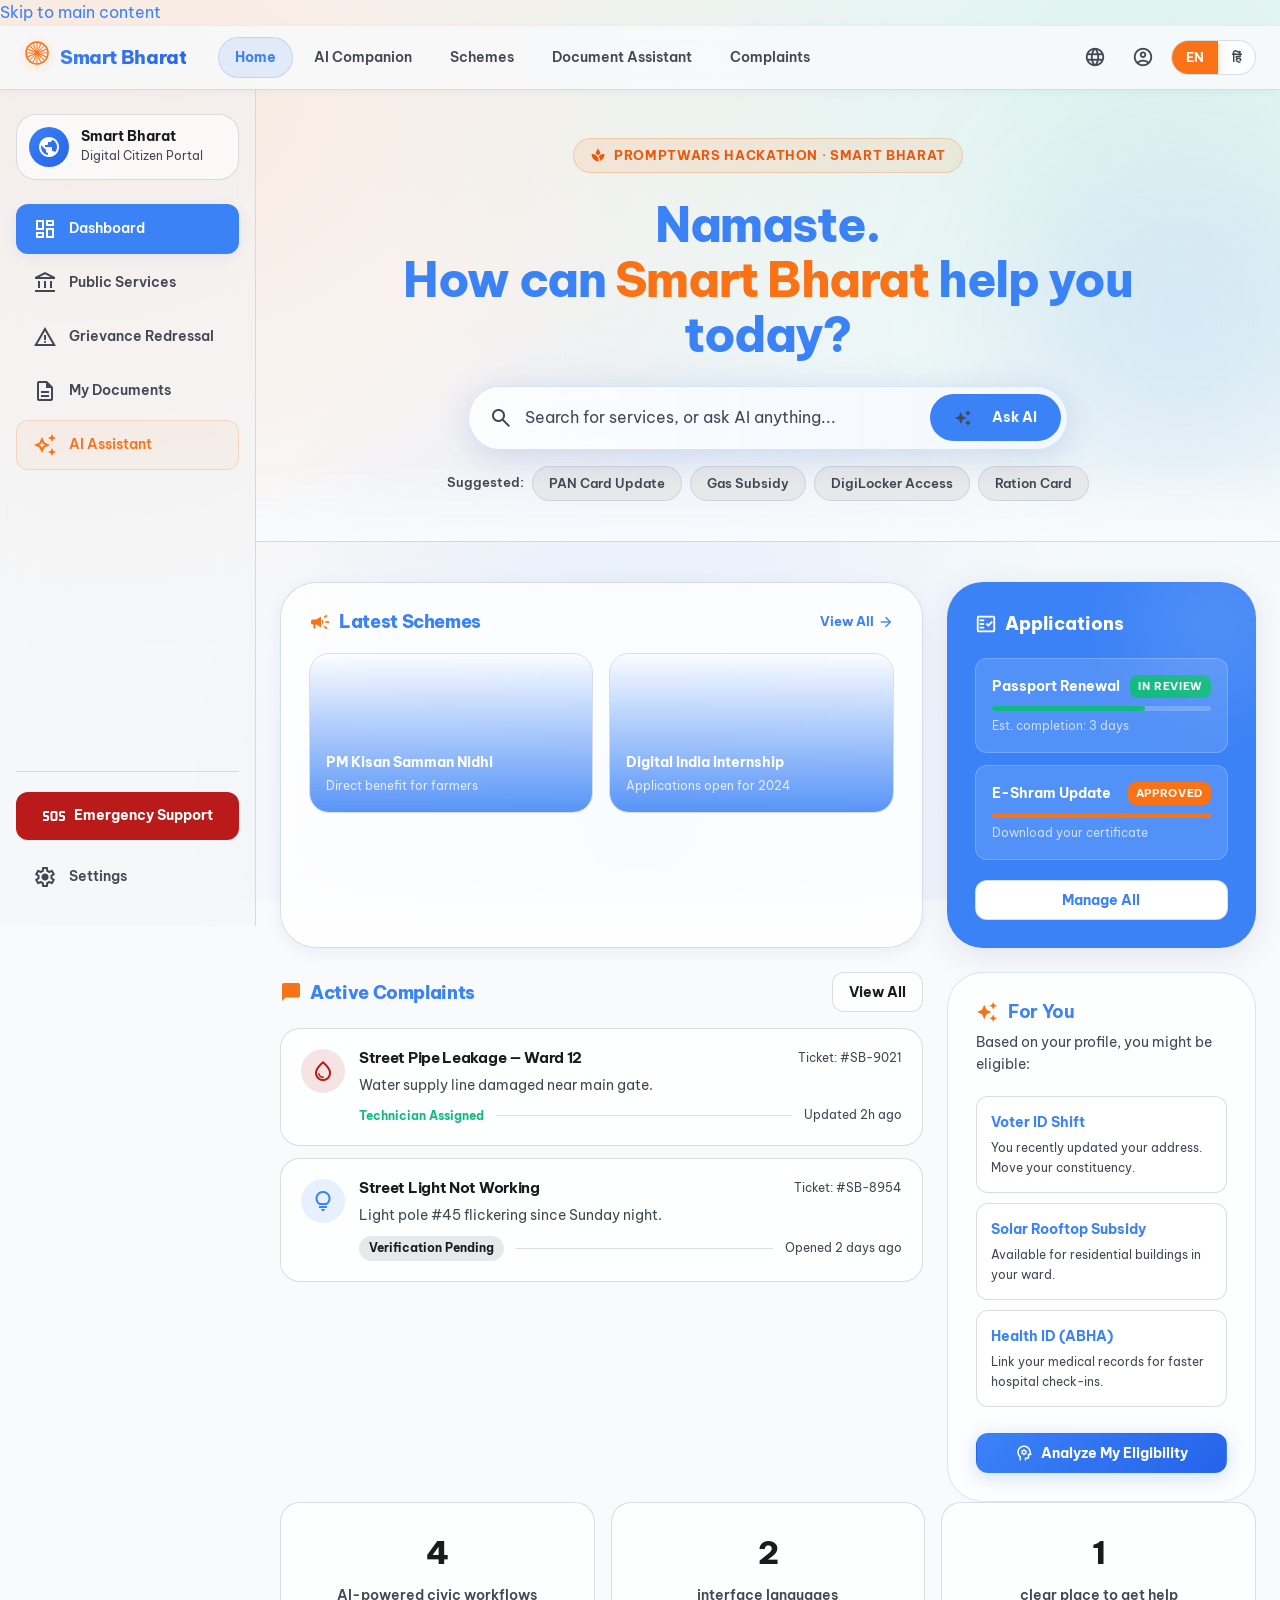
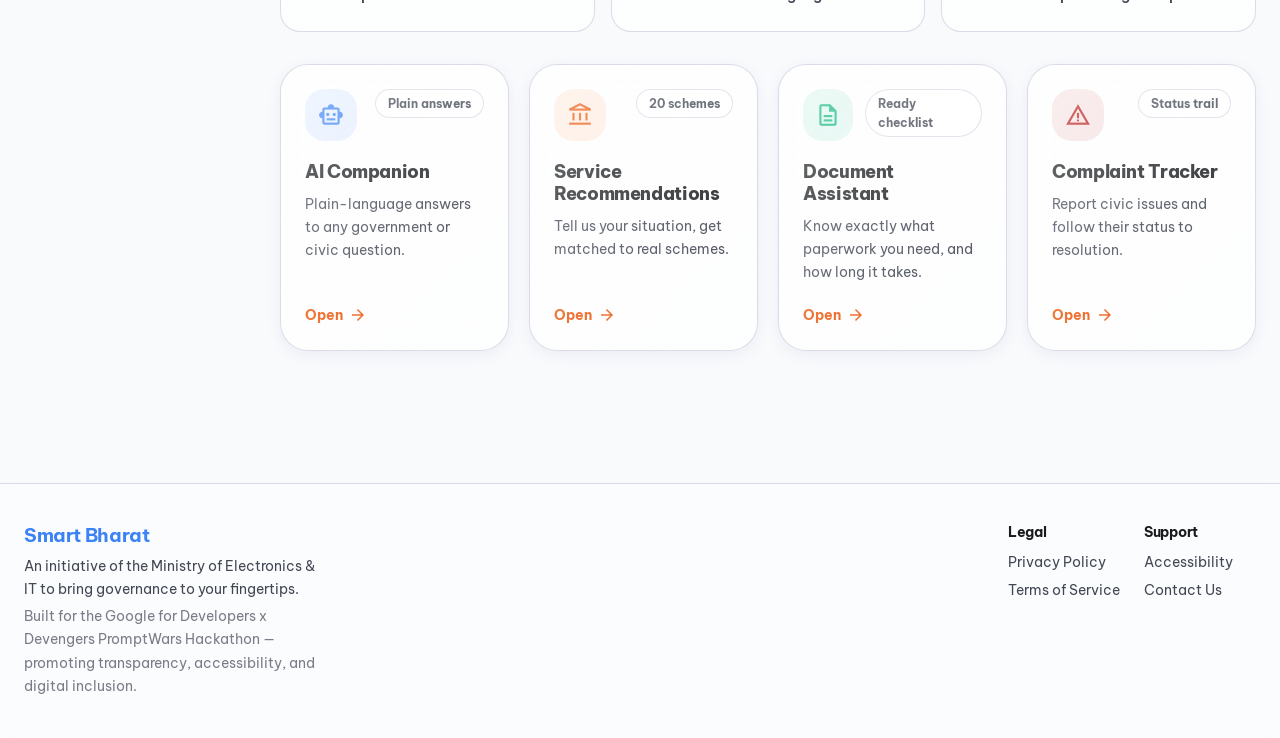
==== commit f4fd69f6: "first commit18" ====
--- a/index.html
+++ b/index.html
@@ -4,7 +4,18 @@
   <meta charset="UTF-8" />
   <meta name="viewport" content="width=device-width, initial-scale=1.0" />
   <title>Smart Bharat · AI-Powered Civic Companion</title>
-  <meta name="description" content="Smart Bharat is your AI-powered civic companion — find government schemes, report issues, and access public services in seconds." />
+  <meta name="description" content="Smart Bharat is your AI-powered civic companion — find government schemes, report civic issues, and access public services in plain language, in English or Hindi." />
+  <meta name="theme-color" content="#6C5CE7" />
+
+  <!-- Open Graph / Social -->
+  <meta property="og:type"        content="website" />
+  <meta property="og:title"       content="Smart Bharat · AI-Powered Civic Companion" />
+  <meta property="og:description" content="Find government schemes, report civic issues, and access public services in seconds — in English or Hindi." />
+  <meta property="og:site_name"   content="Smart Bharat" />
+
+  <!-- DNS prefetch for external API domains (performance) -->
+  <link rel="dns-prefetch" href="https://generativelanguage.googleapis.com" />
+  <link rel="dns-prefetch" href="https://api.groq.com" />
 
   <!-- Fonts -->
   <link rel="preconnect" href="https://fonts.googleapis.com" />
@@ -17,16 +28,19 @@
 </head>
 <body>
 
+  <!-- Skip to content link (keyboard / screen reader accessibility) -->
+  <a class="skip-link" href="#app">Skip to main content</a>
+
   <!-- Animated Mesh Background -->
   <div class="mesh-background" aria-hidden="true"></div>
 
   <!-- Top Navigation -->
-  <header id="navbar" class="navbar"></header>
+  <header id="navbar" class="navbar" role="banner"></header>
 
   <!-- App Layout: Sidebar + Main -->
   <div class="app-layout">
-    <aside class="sidebar" id="sidebar"></aside>
-    <main id="app"></main>
+    <aside class="sidebar" id="sidebar" aria-label="Application navigation"></aside>
+    <main id="app" aria-label="Main content" tabindex="-1"></main>
   </div>
 
   <!-- Mobile Bottom Navigation -->
--- a/src/styles/main.css
+++ b/src/styles/main.css
@@ -1922,6 +1922,7 @@
   border-radius: var(--radius-xl);
   padding: 28px;
   box-shadow: var(--shadow-sm);
+  align-self: start;
 }
 
 .complaint-form-panel__header {
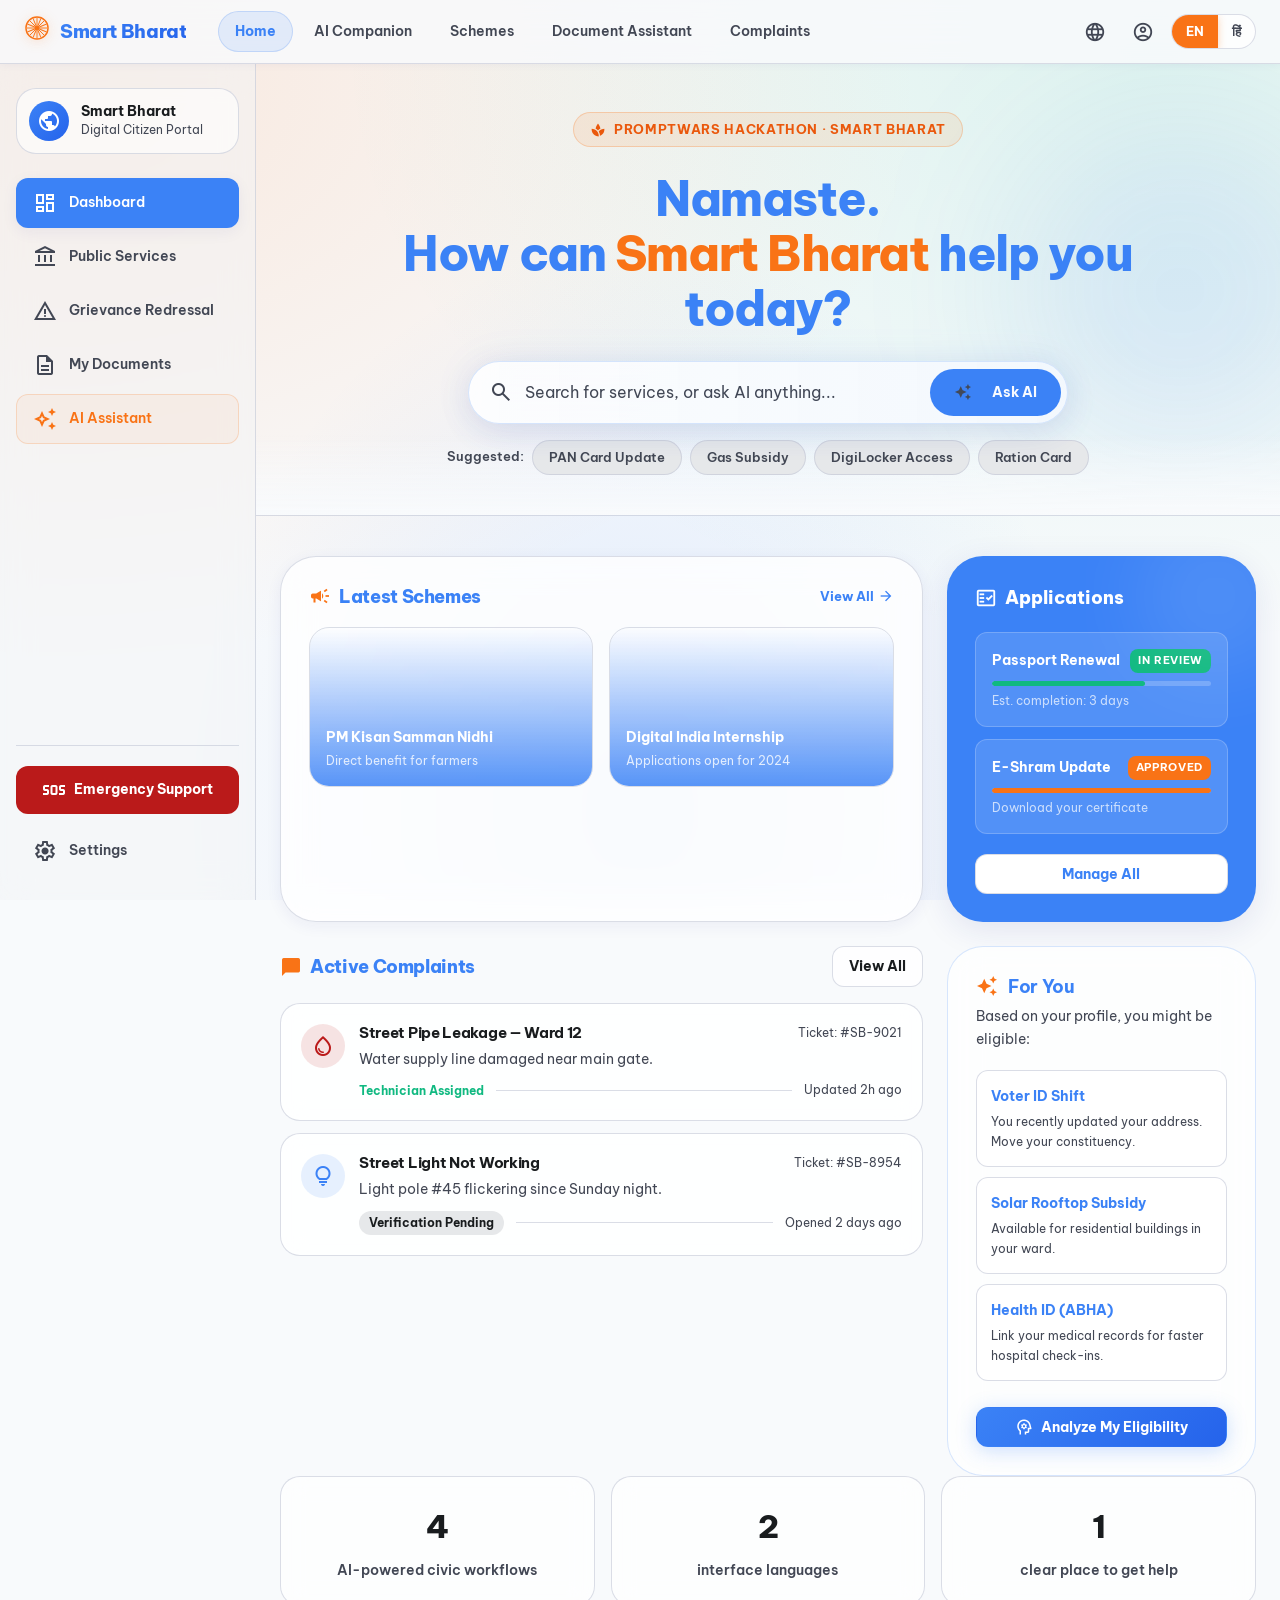
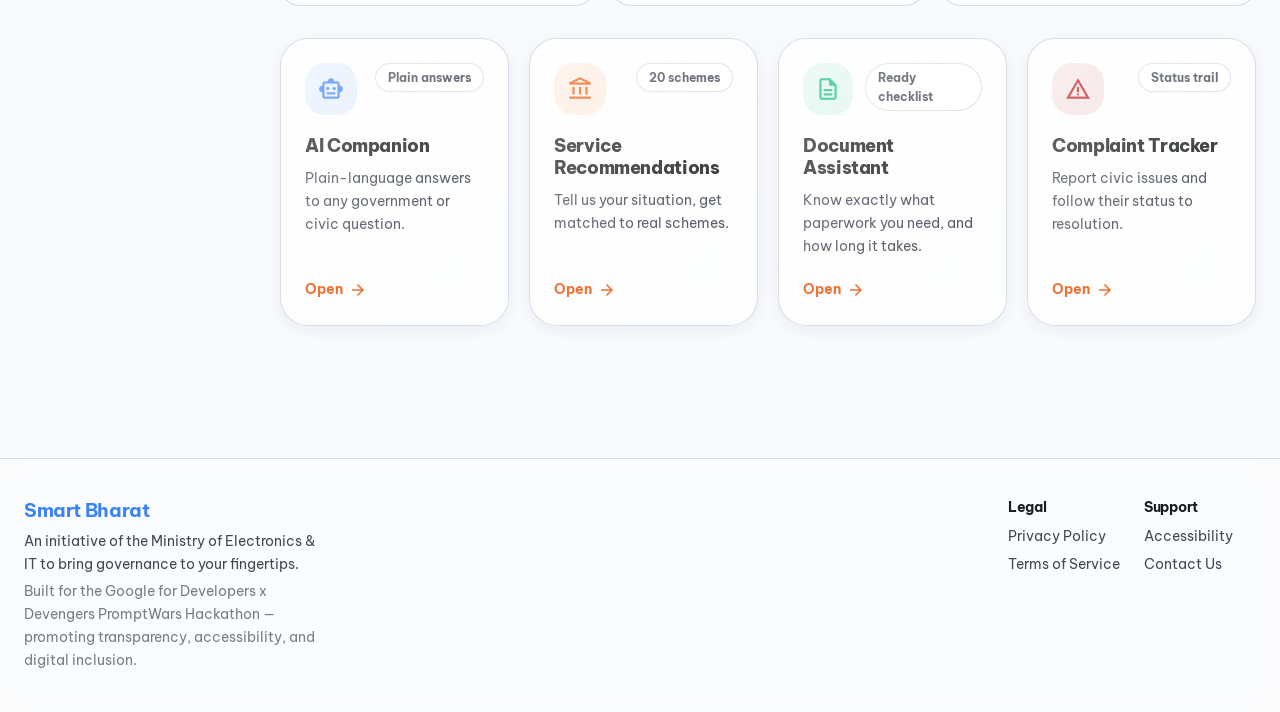
==== commit 986d3f2e: "Initial commit" ====
--- a/index.html
+++ b/index.html
@@ -1,102 +1,126 @@
-<!DOCTYPE html>
+<!doctype html>
 <html lang="en">
-<head>
-  <meta charset="UTF-8" />
-  <meta name="viewport" content="width=device-width, initial-scale=1.0" />
-  <title>Smart Bharat · AI-Powered Civic Companion</title>
-  <meta name="description" content="Smart Bharat is your AI-powered civic companion — find government schemes, report civic issues, and access public services in plain language, in English or Hindi." />
-  <meta name="theme-color" content="#6C5CE7" />
+  <head>
+    <meta charset="UTF-8" />
+    <meta name="viewport" content="width=device-width, initial-scale=1.0" />
+    <title>Smart Bharat · AI-Powered Civic Companion</title>
+    <meta
+      name="description"
+      content="Smart Bharat is your AI-powered civic companion — find government schemes, report civic issues, and access public services in plain language, in English or Hindi."
+    />
+    <meta name="theme-color" content="#6C5CE7" />
 
-  <!-- Open Graph / Social -->
-  <meta property="og:type"        content="website" />
-  <meta property="og:title"       content="Smart Bharat · AI-Powered Civic Companion" />
-  <meta property="og:description" content="Find government schemes, report civic issues, and access public services in seconds — in English or Hindi." />
-  <meta property="og:site_name"   content="Smart Bharat" />
+    <!-- Open Graph / Social -->
+    <meta property="og:type" content="website" />
+    <meta
+      property="og:title"
+      content="Smart Bharat · AI-Powered Civic Companion"
+    />
+    <meta
+      property="og:description"
+      content="Find government schemes, report civic issues, and access public services in seconds — in English or Hindi."
+    />
+    <meta property="og:site_name" content="Smart Bharat" />
 
-  <!-- DNS prefetch for external API domains (performance) -->
-  <link rel="dns-prefetch" href="https://generativelanguage.googleapis.com" />
-  <link rel="dns-prefetch" href="https://api.groq.com" />
+    <!-- DNS prefetch for external API domains (performance) -->
+    <link rel="dns-prefetch" href="https://generativelanguage.googleapis.com" />
+    <link rel="dns-prefetch" href="https://api.groq.com" />
 
-  <!-- Fonts -->
-  <link rel="preconnect" href="https://fonts.googleapis.com" />
-  <link rel="preconnect" href="https://fonts.gstatic.com" crossorigin />
-  <link href="https://fonts.googleapis.com/css2?family=Be+Vietnam+Pro:wght@400;500;600;700;800&display=swap" rel="stylesheet"/>
-  <!-- Material Symbols -->
-  <link href="https://fonts.googleapis.com/css2?family=Material+Symbols+Outlined:wght,FILL@100..700,0..1&display=swap" rel="stylesheet"/>
+    <!-- Fonts -->
+    <link rel="preconnect" href="https://fonts.googleapis.com" />
+    <link rel="preconnect" href="https://fonts.gstatic.com" crossorigin />
+    <link
+      href="https://fonts.googleapis.com/css2?family=Be+Vietnam+Pro:wght@400;500;600;700;800&display=swap"
+      rel="stylesheet"
+    />
+    <!-- Material Symbols -->
+    <link
+      href="https://fonts.googleapis.com/css2?family=Material+Symbols+Outlined:wght,FILL@100..700,0..1&display=swap"
+      rel="stylesheet"
+    />
 
-  <link rel="stylesheet" href="./src/styles/main.css" />
-</head>
-<body>
+    <link rel="stylesheet" href="./src/styles/main.css" />
+  </head>
+  <body>
+    <!-- Animated Mesh Background -->
+    <div class="mesh-background" aria-hidden="true"></div>
 
-  <!-- Skip to content link (keyboard / screen reader accessibility) -->
-  <a class="skip-link" href="#app">Skip to main content</a>
+    <!-- Top Navigation -->
+    <header id="navbar" class="navbar" role="banner"></header>
 
-  <!-- Animated Mesh Background -->
-  <div class="mesh-background" aria-hidden="true"></div>
+    <!-- App Layout: Sidebar + Main -->
+    <div class="app-layout">
+      <aside
+        class="sidebar"
+        id="sidebar"
+        aria-label="Application navigation"
+      ></aside>
+      <main id="app" aria-label="Main content" tabindex="-1"></main>
+    </div>
 
-  <!-- Top Navigation -->
-  <header id="navbar" class="navbar" role="banner"></header>
+    <!-- Mobile Bottom Navigation -->
+    <nav class="bottom-nav" id="bottomNav" aria-label="Mobile navigation"></nav>
 
-  <!-- App Layout: Sidebar + Main -->
-  <div class="app-layout">
-    <aside class="sidebar" id="sidebar" aria-label="Application navigation"></aside>
-    <main id="app" aria-label="Main content" tabindex="-1"></main>
-  </div>
+    <!-- Mobile AI FAB -->
+    <button class="ai-fab" id="aiFab" aria-label="Open AI Chat">
+      <span
+        class="material-symbols-outlined"
+        style="font-size: 26px; font-variation-settings: &quot;FILL&quot; 1"
+        >auto_awesome</span
+      >
+    </button>
 
-  <!-- Mobile Bottom Navigation -->
-  <nav class="bottom-nav" id="bottomNav" aria-label="Mobile navigation"></nav>
-
-  <!-- Mobile AI FAB -->
-  <button class="ai-fab" id="aiFab" aria-label="Open AI Chat">
-    <span class="material-symbols-outlined" style="font-size: 26px; font-variation-settings: 'FILL' 1;">auto_awesome</span>
-  </button>
-
-  <!-- Site Footer -->
-  <footer class="site-footer">
-    <div class="site-footer__inner">
-      <div class="site-footer__brand">
-        <h3>Smart Bharat</h3>
-        <p>An initiative of the Ministry of Electronics &amp; IT to bring governance to your fingertips.</p>
-        <p class="site-footer__copyright" id="footerText"></p>
-      </div>
-      <div class="site-footer__links">
-        <div class="site-footer__col">
-          <h4>Legal</h4>
-          <a href="#">Privacy Policy</a>
-          <a href="#">Terms of Service</a>
+    <!-- Site Footer -->
+    <footer class="site-footer">
+      <div class="site-footer__inner">
+        <div class="site-footer__brand">
+          <h3>Smart Bharat</h3>
+          <p>
+            An initiative of the Ministry of Electronics &amp; IT to bring
+            governance to your fingertips.
+          </p>
+          <p class="site-footer__copyright" id="footerText"></p>
         </div>
-        <div class="site-footer__col">
-          <h4>Support</h4>
-          <a href="#">Accessibility</a>
-          <a href="#">Contact Us</a>
+        <div class="site-footer__links">
+          <div class="site-footer__col">
+            <h4>Legal</h4>
+            <a href="#">Privacy Policy</a>
+            <a href="#">Terms of Service</a>
+          </div>
+          <div class="site-footer__col">
+            <h4>Support</h4>
+            <a href="#">Accessibility</a>
+            <a href="#">Contact Us</a>
+          </div>
         </div>
       </div>
-    </div>
-  </footer>
+    </footer>
 
-  <script type="module" src="./src/main.js"></script>
-  <script type="module">
-    import { getTranslations } from "./src/utils/translations.js";
-    import { getStoredLanguage } from "./src/utils/storage.js";
-    import { DEFAULT_LANGUAGE } from "./src/config/config.js";
+    <script type="module" src="./src/main.js"></script>
+    <script type="module">
+      import { getTranslations } from "./src/utils/translations.js";
+      import { getStoredLanguage } from "./src/utils/storage.js";
+      import { DEFAULT_LANGUAGE } from "./src/config/config.js";
 
-    function paintFooter() {
-      const t = getTranslations(getStoredLanguage() || DEFAULT_LANGUAGE);
-      document.getElementById("footerText").textContent = t.footer.text;
-    }
-    paintFooter();
-    window.addEventListener("storage", paintFooter);
-    document.getElementById("navbar").addEventListener("click", () => setTimeout(paintFooter, 0));
+      function paintFooter() {
+        const t = getTranslations(getStoredLanguage() || DEFAULT_LANGUAGE);
+        document.getElementById("footerText").textContent = t.footer.text;
+      }
+      paintFooter();
+      window.addEventListener("storage", paintFooter);
+      document
+        .getElementById("navbar")
+        .addEventListener("click", () => setTimeout(paintFooter, 0));
 
-    // Sticky header scroll effect
-    window.addEventListener("scroll", () => {
-      const header = document.querySelector("header");
-      if (window.scrollY > 8) {
-        header.classList.add("scrolled");
-      } else {
-        header.classList.remove("scrolled");
-      }
-    });
-  </script>
-</body>
+      // Sticky header scroll effect
+      window.addEventListener("scroll", () => {
+        const header = document.querySelector("header");
+        if (window.scrollY > 8) {
+          header.classList.add("scrolled");
+        } else {
+          header.classList.remove("scrolled");
+        }
+      });
+    </script>
+  </body>
 </html>
